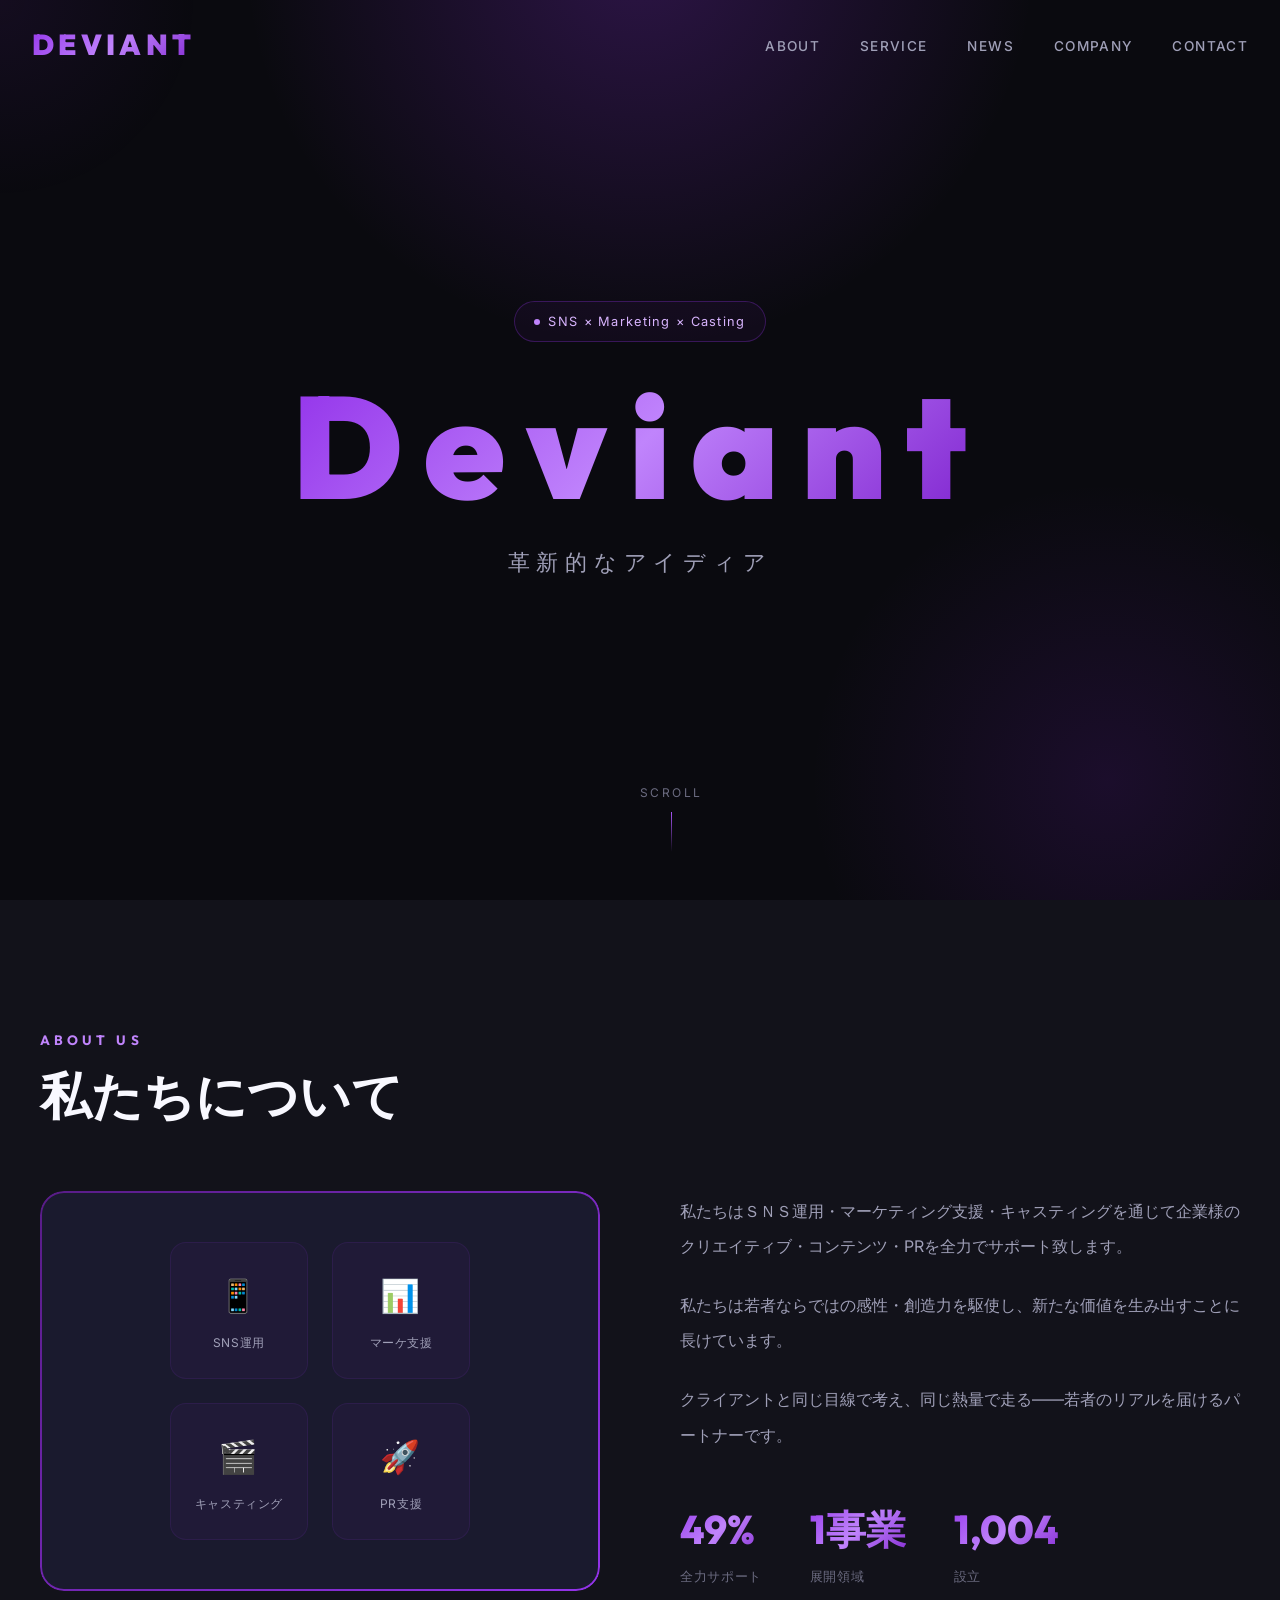
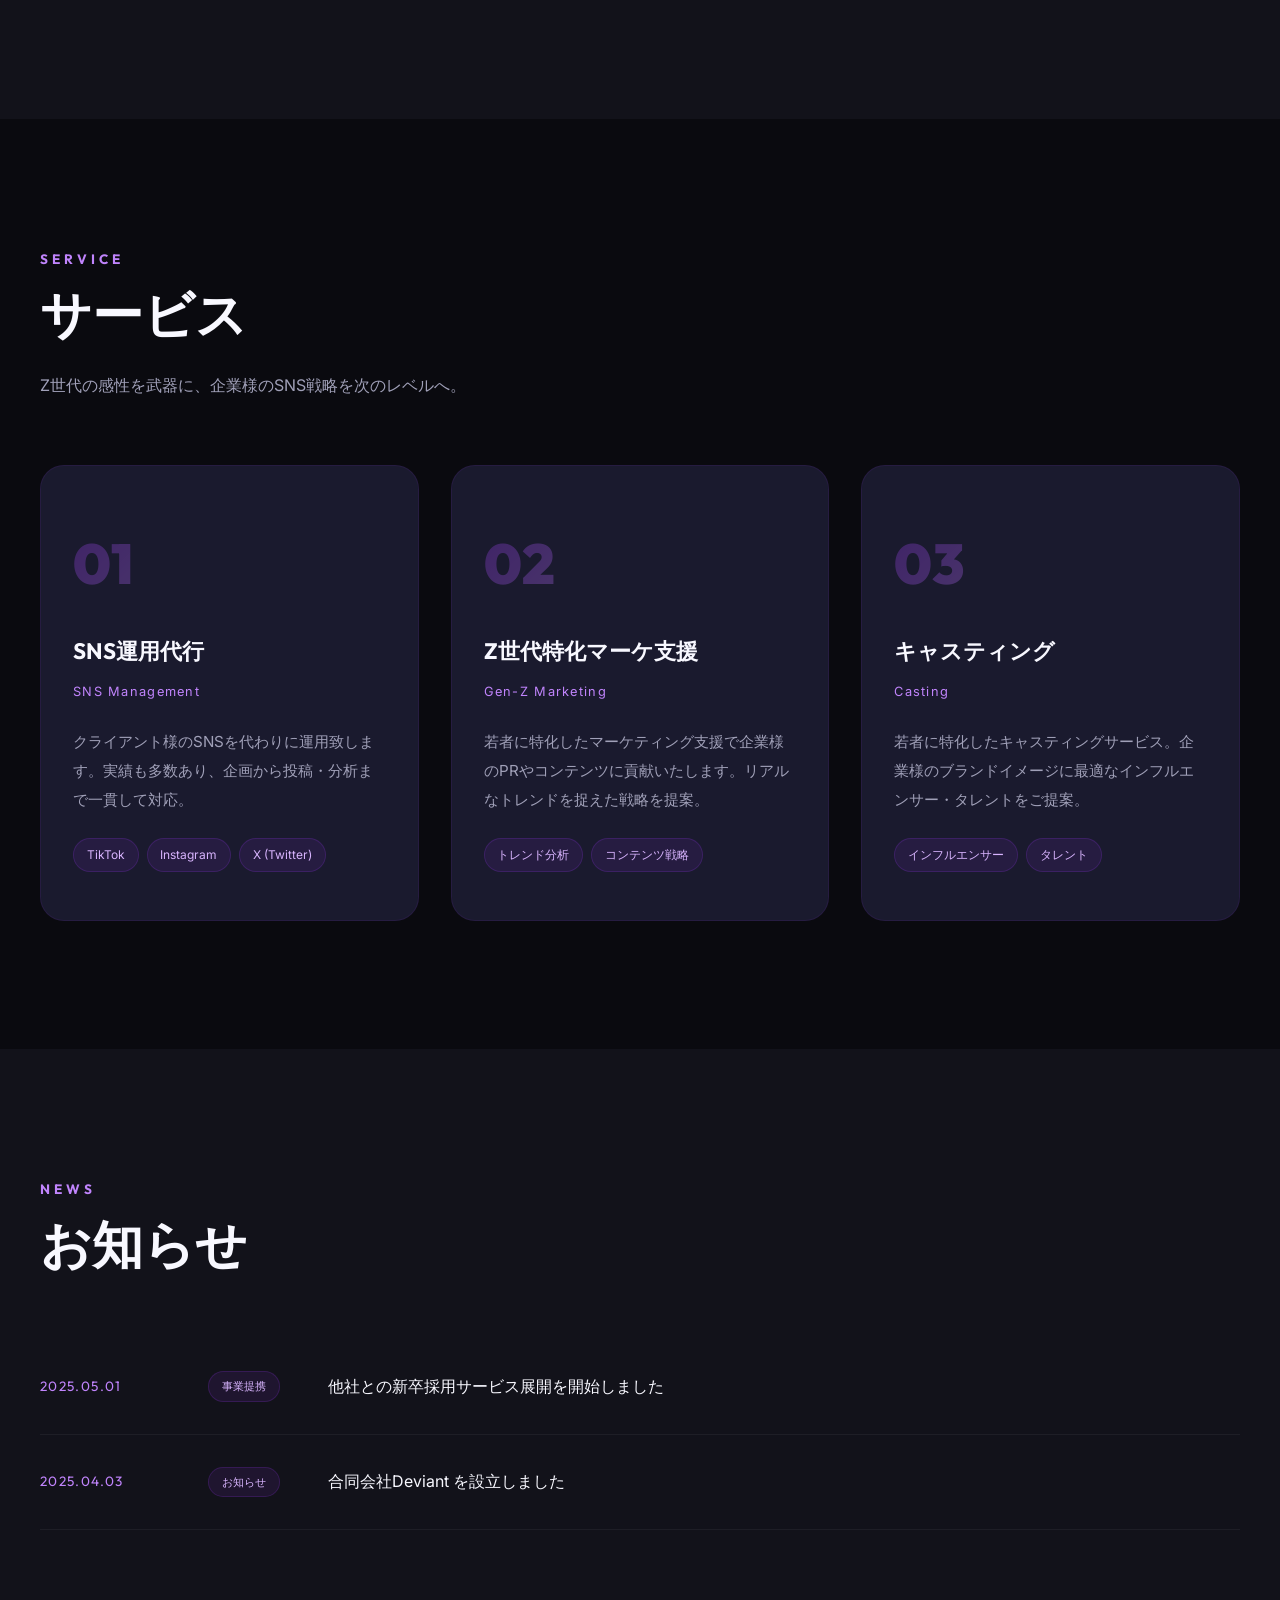
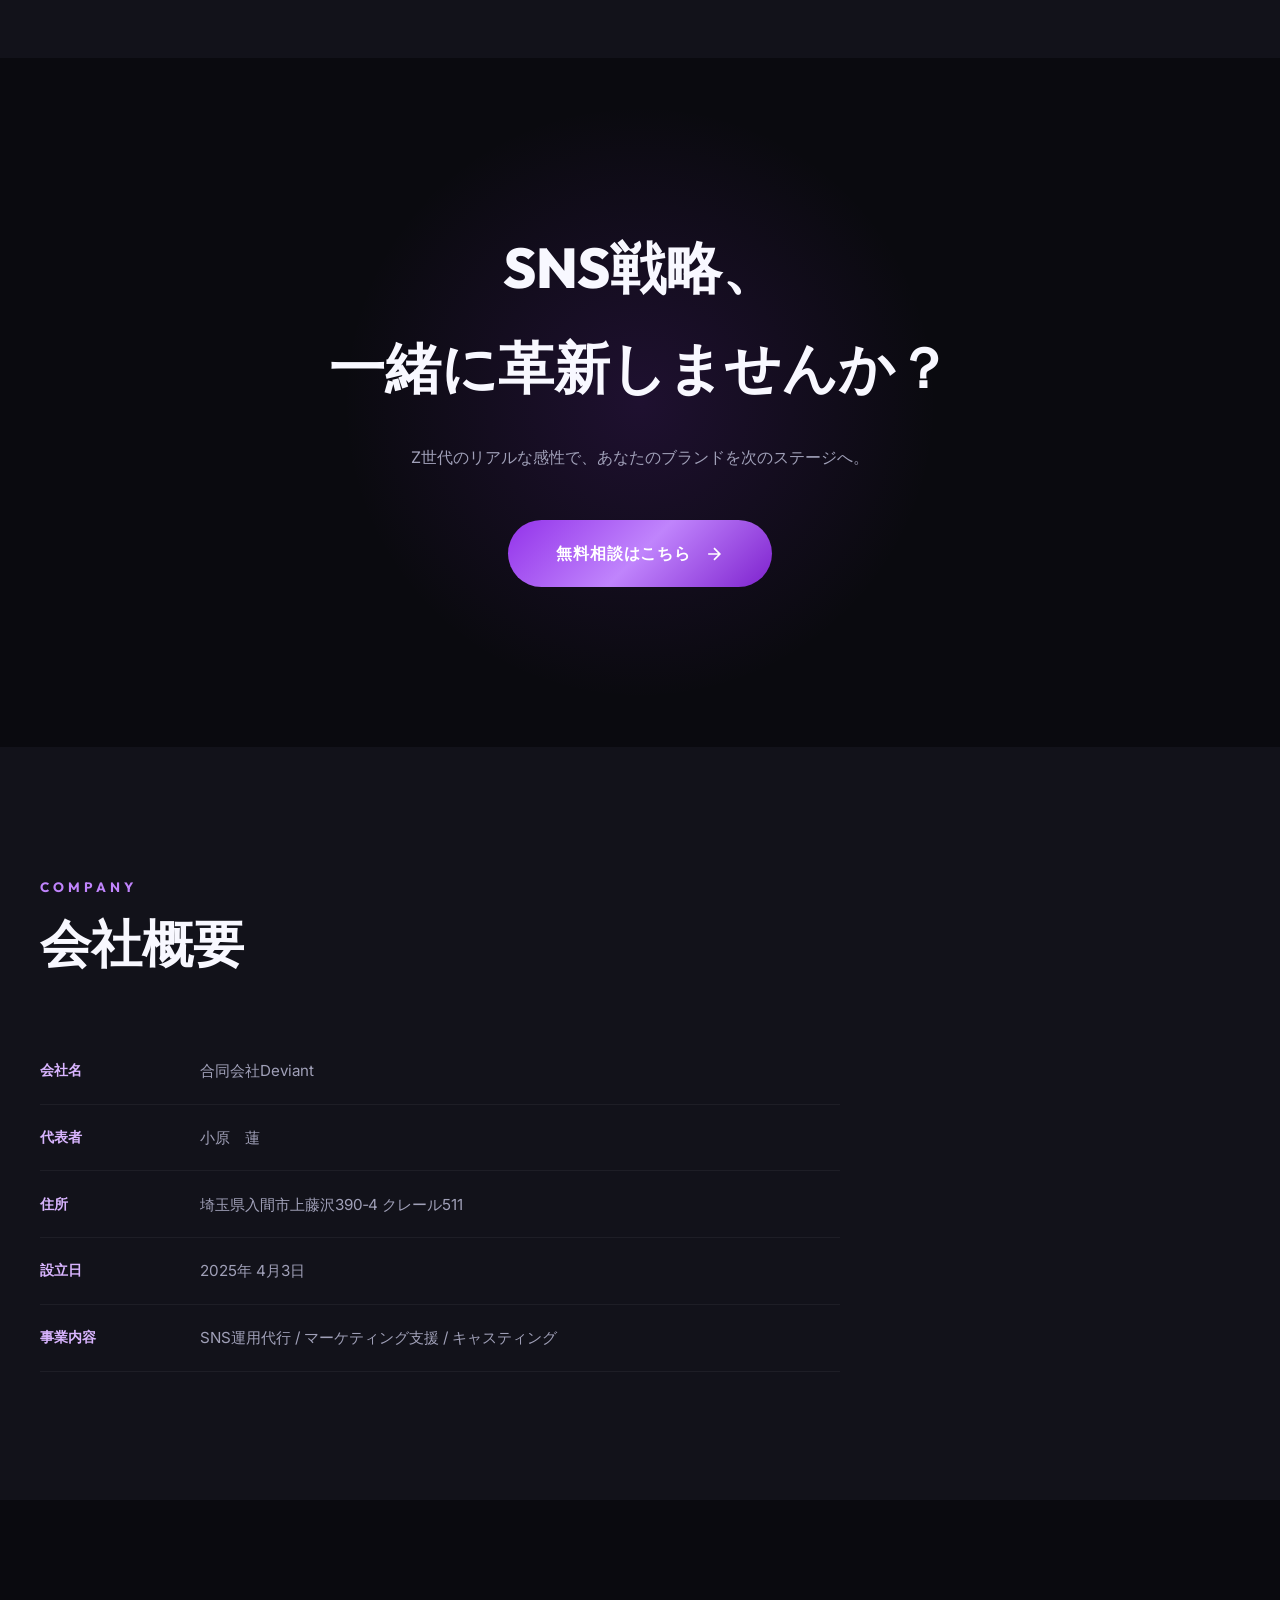
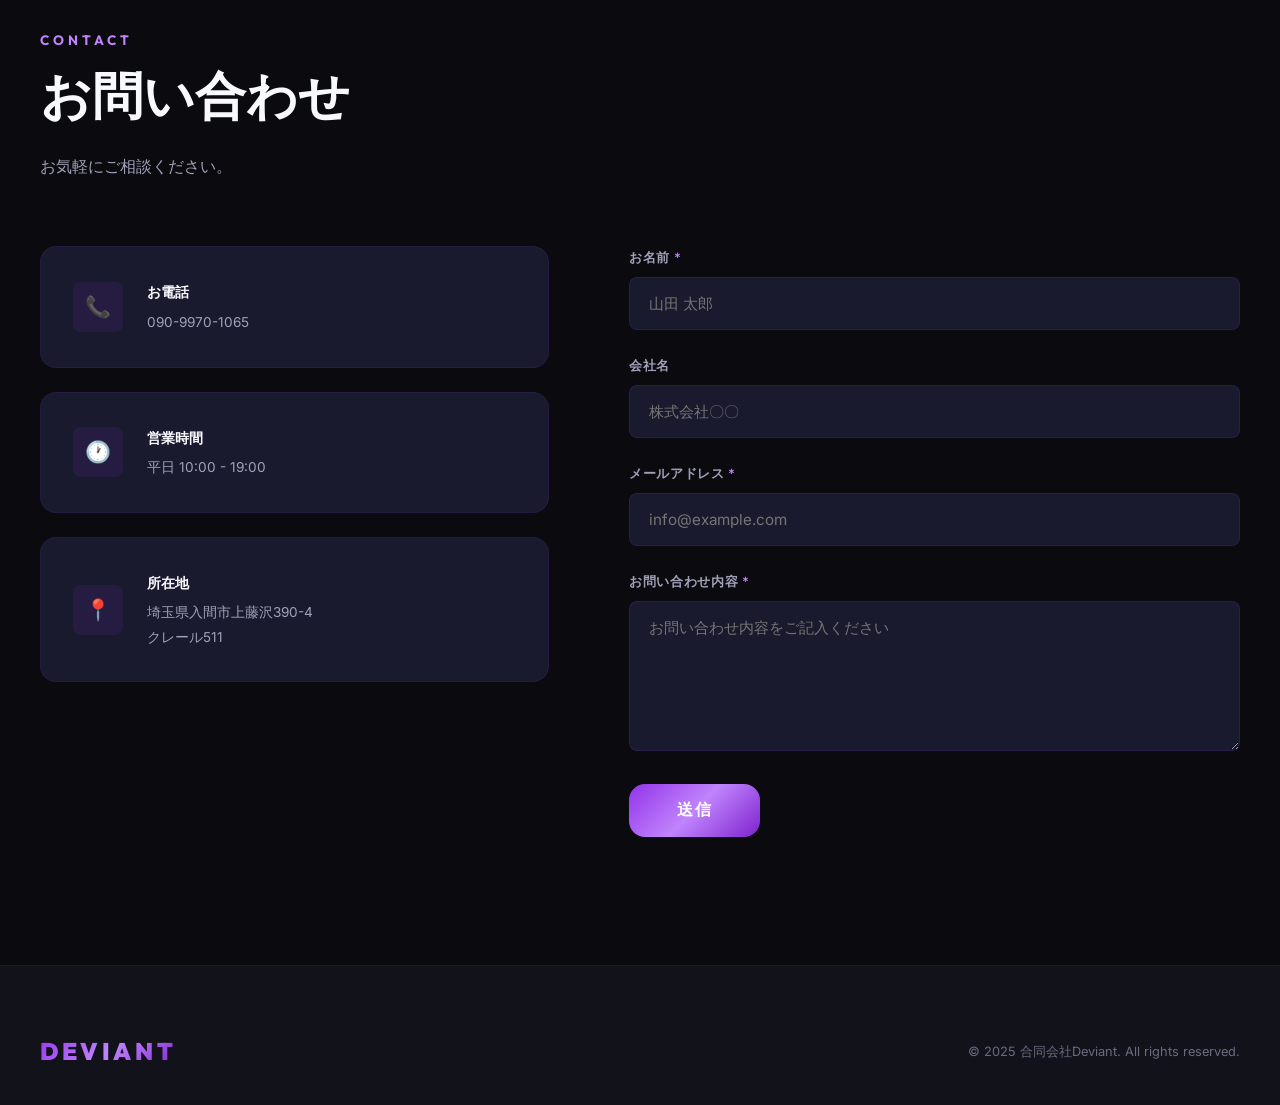
==== LP小原君/index.html @ f9c5c78d "Add files via upload" ====
<!DOCTYPE html>
<html lang="ja">

<head>
  <meta charset="UTF-8">
  <meta name="viewport" content="width=device-width, initial-scale=1.0">
  <title>Deviant | SNS運用・マーケティング支援</title>
  <meta name="description"
    content="合同会社Deviant - SNS運用・マーケティング支援・キャスティングを通じて企業様のクリエイティブ・コンテンツ・PRを全力でサポート。Z世代特化のマーケティングパートナー。">
  <link rel="stylesheet" href="style.css">
</head>

<body>

  <!-- LOADER -->
  <div class="loader">
    <div class="loader-text">DEVIANT</div>
  </div>

  <!-- CURSOR GLOW -->
  <div class="cursor-glow"></div>

  <!-- NAVBAR -->
  <nav class="navbar" id="navbar">
    <a href="#" class="nav-logo">DEVIANT</a>
    <ul class="nav-links">
      <li><a href="#about">About</a></li>
      <li><a href="#services">Service</a></li>

      <li><a href="#news">News</a></li>
      <li><a href="#company">Company</a></li>
      <li><a href="#contact">Contact</a></li>
    </ul>
    <div class="hamburger" id="hamburger">
      <span></span>
      <span></span>
      <span></span>
    </div>
  </nav>

  <!-- HERO -->
  <section class="hero" id="hero">
    <div class="hero-bg"></div>
    <div class="hero-particles"></div>
    <div class="hero-content">
      <div class="hero-badge">
        <span class="dot"></span>
        SNS × Marketing × Casting
      </div>
      <h1 class="hero-title">Deviant</h1>
      <p class="hero-subtitle">革新的なアイディア</p>
    </div>
    <a href="#about" class="hero-scroll">
      <span>Scroll</span>
      <div class="scroll-line"></div>
    </a>
  </section>

  <!-- ABOUT -->
  <section class="about" id="about">
    <div class="container">
      <div class="reveal">
        <p class="section-label">ABOUT US</p>
        <h2 class="section-title">私たちについて</h2>
      </div>
      <div class="about-grid">
        <div class="about-visual reveal">
          <div class="about-visual-inner">
            <div class="about-icon-grid">
              <div class="about-icon-item">
                <span class="icon">📱</span>
                <span>SNS運用</span>
              </div>
              <div class="about-icon-item">
                <span class="icon">📊</span>
                <span>マーケ支援</span>
              </div>
              <div class="about-icon-item">
                <span class="icon">🎬</span>
                <span>キャスティング</span>
              </div>
              <div class="about-icon-item">
                <span class="icon">🚀</span>
                <span>PR支援</span>
              </div>
            </div>
          </div>
        </div>
        <div class="about-text reveal">
          <p>私たちはＳＮＳ運用・マーケティング支援・キャスティングを通じて企業様のクリエイティブ・コンテンツ・PRを全力でサポート致します。</p>
          <p>私たちは若者ならではの感性・創造力を駆使し、新たな価値を生み出すことに長けています。</p>
          <p>クライアントと同じ目線で考え、同じ熱量で走る——若者のリアルを届けるパートナーです。</p>
          <div class="about-stats">
            <div class="stat-item">
              <div class="stat-number"><span class="counter" data-target="100" data-suffix="%">0</span></div>
              <div class="stat-label">全力サポート</div>
            </div>
            <div class="stat-item">
              <div class="stat-number"><span class="counter" data-target="3" data-suffix="事業">0</span></div>
              <div class="stat-label">展開領域</div>
            </div>
            <div class="stat-item">
              <div class="stat-number"><span class="counter" data-target="2025">0</span></div>
              <div class="stat-label">設立</div>
            </div>
          </div>
        </div>
      </div>
    </div>
  </section>

  <!-- SERVICES -->
  <section class="services" id="services">
    <div class="container">
      <div class="reveal">
        <p class="section-label">SERVICE</p>
        <h2 class="section-title">サービス</h2>
        <p class="section-desc">Z世代の感性を武器に、企業様のSNS戦略を次のレベルへ。</p>
      </div>
      <div class="services-grid reveal">
        <div class="service-card reveal-child">
          <div class="service-number">01</div>
          <h3>SNS運用代行</h3>
          <p class="service-sub">SNS Management</p>
          <p>クライアント様のSNSを代わりに運用致します。実績も多数あり、企画から投稿・分析まで一貫して対応。</p>
          <div class="service-platforms">
            <span class="platform-tag">TikTok</span>
            <span class="platform-tag">Instagram</span>
            <span class="platform-tag">X (Twitter)</span>
          </div>
        </div>
        <div class="service-card reveal-child">
          <div class="service-number">02</div>
          <h3>Z世代特化マーケ支援</h3>
          <p class="service-sub">Gen-Z Marketing</p>
          <p>若者に特化したマーケティング支援で企業様のPRやコンテンツに貢献いたします。リアルなトレンドを捉えた戦略を提案。</p>
          <div class="service-platforms">
            <span class="platform-tag">トレンド分析</span>
            <span class="platform-tag">コンテンツ戦略</span>
          </div>
        </div>
        <div class="service-card reveal-child">
          <div class="service-number">03</div>
          <h3>キャスティング</h3>
          <p class="service-sub">Casting</p>
          <p>若者に特化したキャスティングサービス。企業様のブランドイメージに最適なインフルエンサー・タレントをご提案。</p>
          <div class="service-platforms">
            <span class="platform-tag">インフルエンサー</span>
            <span class="platform-tag">タレント</span>
          </div>
        </div>
      </div>
    </div>
  </section>



  <!-- NEWS -->
  <section class="news" id="news">
    <div class="container">
      <div class="reveal">
        <p class="section-label">NEWS</p>
        <h2 class="section-title">お知らせ</h2>
      </div>
      <div class="news-list reveal">
        <div class="news-item reveal-child">
          <span class="news-date">2025.05.01</span>
          <span class="news-tag">事業提携</span>
          <span class="news-title">他社との新卒採用サービス展開を開始しました</span>
        </div>
        <div class="news-item reveal-child">
          <span class="news-date">2025.04.03</span>
          <span class="news-tag">お知らせ</span>
          <span class="news-title">合同会社Deviant を設立しました</span>
        </div>
      </div>
    </div>
  </section>

  <!-- CTA -->
  <section class="cta" id="cta">
    <div class="container reveal">
      <h2 class="cta-title">SNS戦略、<br>一緒に革新しませんか？</h2>
      <p class="cta-desc">Z世代のリアルな感性で、あなたのブランドを次のステージへ。</p>
      <a href="#contact" class="cta-btn">
        無料相談はこちら
        <svg width="20" height="20" viewBox="0 0 24 24" fill="none" stroke="currentColor" stroke-width="2">
          <path d="M5 12h14M12 5l7 7-7 7" />
        </svg>
      </a>
    </div>
  </section>

  <!-- COMPANY -->
  <section class="company" id="company">
    <div class="container">
      <div class="reveal">
        <p class="section-label">COMPANY</p>
        <h2 class="section-title">会社概要</h2>
      </div>
      <dl class="company-table reveal">
        <div class="company-row reveal-child">
          <dt>会社名</dt>
          <dd>合同会社Deviant</dd>
        </div>
        <div class="company-row reveal-child">
          <dt>代表者</dt>
          <dd>小原　蓮</dd>
        </div>
        <div class="company-row reveal-child">
          <dt>住所</dt>
          <dd>埼玉県入間市上藤沢390‐4 クレール511</dd>
        </div>
        <div class="company-row reveal-child">
          <dt>設立日</dt>
          <dd>2025年 4月3日</dd>
        </div>
        <div class="company-row reveal-child">
          <dt>事業内容</dt>
          <dd>SNS運用代行 / マーケティング支援 / キャスティング</dd>
        </div>
      </dl>
    </div>
  </section>

  <!-- CONTACT -->
  <section class="contact" id="contact">
    <div class="container">
      <div class="reveal">
        <p class="section-label">CONTACT</p>
        <h2 class="section-title">お問い合わせ</h2>
        <p class="section-desc">お気軽にご相談ください。</p>
      </div>
      <div class="contact-grid">
        <div class="reveal">
          <div class="contact-info-card">
            <div class="contact-icon">📞</div>
            <div class="contact-info-text">
              <h4>お電話</h4>
              <p>090-9970-1065</p>
            </div>
          </div>
          <div class="contact-info-card">
            <div class="contact-icon">🕐</div>
            <div class="contact-info-text">
              <h4>営業時間</h4>
              <p>平日 10:00 - 19:00</p>
            </div>
          </div>
          <div class="contact-info-card">
            <div class="contact-icon">📍</div>
            <div class="contact-info-text">
              <h4>所在地</h4>
              <p>埼玉県入間市上藤沢390-4<br>クレール511</p>
            </div>
          </div>
        </div>
        <form class="contact-form reveal" id="contactForm">
          <div class="form-group">
            <label for="name">お名前 <span style="color:var(--purple-400)">*</span></label>
            <input type="text" id="name" name="name" required placeholder="山田 太郎">
          </div>
          <div class="form-group">
            <label for="company-name">会社名</label>
            <input type="text" id="company-name" name="company-name" placeholder="株式会社〇〇">
          </div>
          <div class="form-group">
            <label for="email">メールアドレス <span style="color:var(--purple-400)">*</span></label>
            <input type="email" id="email" name="email" required placeholder="info@example.com">
          </div>
          <div class="form-group">
            <label for="message">お問い合わせ内容 <span style="color:var(--purple-400)">*</span></label>
            <textarea id="message" name="message" required placeholder="お問い合わせ内容をご記入ください"></textarea>
          </div>
          <button type="submit" class="submit-btn">送信</button>
        </form>
      </div>
    </div>
  </section>

  <!-- FOOTER -->
  <footer class="footer">
    <div class="footer-content">
      <div class="footer-logo">DEVIANT</div>
      <p class="footer-copy">&copy; 2025 合同会社Deviant. All rights reserved.</p>
    </div>
  </footer>

  <script src="script.js"></script>
</body>

</html>
---- LP小原君/style.css ----
@import url('https://fonts.googleapis.com/css2?family=Inter:wght@300;400;500;600;700;800;900&family=Outfit:wght@300;400;500;600;700;800;900&display=swap');

:root {
    --purple-100: #f3e8ff;
    --purple-200: #e9d5ff;
    --purple-300: #d8b4fe;
    --purple-400: #c084fc;
    --purple-500: #a855f7;
    --purple-600: #9333ea;
    --purple-700: #7e22ce;
    --purple-800: #6b21a8;
    --purple-900: #581c87;
    --bg-primary: #0a0a0f;
    --bg-secondary: #12121a;
    --bg-card: #1a1a2e;
    --bg-card-hover: #22223a;
    --text-primary: #f8f8ff;
    --text-secondary: #a0a0b8;
    --text-muted: #6b6b80;
    --gradient-1: linear-gradient(135deg, #9333ea 0%, #c084fc 50%, #7e22ce 100%);
    --gradient-2: linear-gradient(135deg, #581c87 0%, #9333ea 100%);
    --gradient-3: linear-gradient(180deg, rgba(147, 51, 234, 0.15) 0%, transparent 100%);
    --gradient-glow: radial-gradient(ellipse at center, rgba(147, 51, 234, 0.2) 0%, transparent 70%);
    --shadow-purple: 0 0 60px rgba(147, 51, 234, 0.3);
    --radius: 16px;
    --radius-sm: 8px;
    --radius-lg: 24px;
    --transition: all 0.4s cubic-bezier(0.25, 0.46, 0.45, 0.94);
}

*,
*::before,
*::after {
    margin: 0;
    padding: 0;
    box-sizing: border-box;
}

html {
    scroll-behavior: smooth;
    font-size: 16px;
}

body {
    font-family: 'Inter', 'Outfit', sans-serif;
    background: var(--bg-primary);
    color: var(--text-primary);
    overflow-x: hidden;
    line-height: 1.8;
    -webkit-font-smoothing: antialiased;
}

::selection {
    background: var(--purple-600);
    color: white;
}

::-webkit-scrollbar {
    width: 6px;
}

::-webkit-scrollbar-track {
    background: var(--bg-primary);
}

::-webkit-scrollbar-thumb {
    background: var(--purple-700);
    border-radius: 3px;
}

/* ===== LOADER ===== */
.loader {
    position: fixed;
    inset: 0;
    z-index: 9999;
    background: var(--bg-primary);
    display: flex;
    align-items: center;
    justify-content: center;
    transition: opacity 0.8s, visibility 0.8s;
}

.loader.hidden {
    opacity: 0;
    visibility: hidden;
}

.loader-text {
    font-family: 'Outfit', sans-serif;
    font-size: 3rem;
    font-weight: 900;
    letter-spacing: 0.3em;
    background: var(--gradient-1);
    -webkit-background-clip: text;
    -webkit-text-fill-color: transparent;
    background-clip: text;
    animation: loaderPulse 1.5s ease-in-out infinite;
}

@keyframes loaderPulse {

    0%,
    100% {
        opacity: 0.4;
        transform: scale(0.98);
    }

    50% {
        opacity: 1;
        transform: scale(1);
    }
}

/* ===== CURSOR GLOW ===== */
.cursor-glow {
    position: fixed;
    width: 400px;
    height: 400px;
    border-radius: 50%;
    background: radial-gradient(circle, rgba(147, 51, 234, 0.08) 0%, transparent 70%);
    pointer-events: none;
    z-index: 1;
    transform: translate(-50%, -50%);
    transition: left 0.3s ease, top 0.3s ease;
}

/* ===== NAVBAR ===== */
.navbar {
    position: fixed;
    top: 0;
    left: 0;
    right: 0;
    z-index: 1000;
    padding: 1.2rem 2rem;
    display: flex;
    align-items: center;
    justify-content: space-between;
    transition: var(--transition);
    background: transparent;
}

.navbar.scrolled {
    background: rgba(10, 10, 15, 0.85);
    backdrop-filter: blur(20px);
    border-bottom: 1px solid rgba(147, 51, 234, 0.15);
    padding: 0.8rem 2rem;
}

.nav-logo {
    font-family: 'Outfit', sans-serif;
    font-size: 1.8rem;
    font-weight: 900;
    letter-spacing: 0.15em;
    background: var(--gradient-1);
    -webkit-background-clip: text;
    -webkit-text-fill-color: transparent;
    background-clip: text;
    text-decoration: none;
}

.nav-links {
    display: flex;
    gap: 2.5rem;
    list-style: none;
}

.nav-links a {
    color: var(--text-secondary);
    text-decoration: none;
    font-size: 0.85rem;
    font-weight: 500;
    letter-spacing: 0.1em;
    text-transform: uppercase;
    transition: var(--transition);
    position: relative;
}

.nav-links a::after {
    content: '';
    position: absolute;
    bottom: -4px;
    left: 0;
    width: 0;
    height: 2px;
    background: var(--gradient-1);
    transition: width 0.3s;
}

.nav-links a:hover {
    color: var(--purple-400);
}

.nav-links a:hover::after {
    width: 100%;
}

.hamburger {
    display: none;
    flex-direction: column;
    gap: 5px;
    cursor: pointer;
    z-index: 1001;
}

.hamburger span {
    width: 28px;
    height: 2px;
    background: var(--text-primary);
    transition: var(--transition);
}

.hamburger.active span:nth-child(1) {
    transform: rotate(45deg) translate(5px, 5px);
}

.hamburger.active span:nth-child(2) {
    opacity: 0;
}

.hamburger.active span:nth-child(3) {
    transform: rotate(-45deg) translate(5px, -5px);
}

/* ===== HERO ===== */
.hero {
    position: relative;
    min-height: 100vh;
    display: flex;
    flex-direction: column;
    align-items: center;
    justify-content: center;
    text-align: center;
    padding: 6rem 2rem 4rem;
    overflow: hidden;
}

.hero-bg {
    position: absolute;
    inset: 0;
    z-index: 0;
}

.hero-bg::before {
    content: '';
    position: absolute;
    top: -50%;
    left: 50%;
    transform: translateX(-50%);
    width: 800px;
    height: 800px;
    border-radius: 50%;
    background: radial-gradient(circle, rgba(147, 51, 234, 0.25) 0%, transparent 70%);
    animation: heroGlow 6s ease-in-out infinite;
}

.hero-bg::after {
    content: '';
    position: absolute;
    bottom: -20%;
    right: -10%;
    width: 600px;
    height: 600px;
    border-radius: 50%;
    background: radial-gradient(circle, rgba(126, 34, 206, 0.15) 0%, transparent 70%);
    animation: heroGlow 8s ease-in-out infinite reverse;
}

@keyframes heroGlow {

    0%,
    100% {
        opacity: 0.5;
        transform: translateX(-50%) scale(1);
    }

    50% {
        opacity: 1;
        transform: translateX(-50%) scale(1.2);
    }
}

.hero-particles {
    position: absolute;
    inset: 0;
    overflow: hidden;
}

.particle {
    position: absolute;
    width: 3px;
    height: 3px;
    background: var(--purple-400);
    border-radius: 50%;
    opacity: 0;
    animation: particleFloat 8s infinite;
}

@keyframes particleFloat {
    0% {
        opacity: 0;
        transform: translateY(100vh) scale(0);
    }

    10% {
        opacity: 0.8;
    }

    90% {
        opacity: 0.8;
    }

    100% {
        opacity: 0;
        transform: translateY(-10vh) scale(1);
    }
}

.hero-content {
    position: relative;
    z-index: 2;
}

.hero-badge {
    display: inline-flex;
    align-items: center;
    gap: 0.5rem;
    padding: 0.5rem 1.2rem;
    border: 1px solid rgba(147, 51, 234, 0.3);
    border-radius: 100px;
    font-size: 0.8rem;
    color: var(--purple-300);
    letter-spacing: 0.1em;
    margin-bottom: 2rem;
    background: rgba(147, 51, 234, 0.05);
    animation: fadeInUp 1s ease 0.2s both;
}

.hero-badge .dot {
    width: 6px;
    height: 6px;
    border-radius: 50%;
    background: var(--purple-400);
    animation: dotPulse 2s infinite;
}

@keyframes dotPulse {

    0%,
    100% {
        opacity: 1;
    }

    50% {
        opacity: 0.3;
    }
}

.hero-title {
    font-family: 'Outfit', sans-serif;
    font-size: clamp(4rem, 12vw, 9rem);
    font-weight: 900;
    letter-spacing: 0.15em;
    line-height: 1;
    margin-bottom: 1.5rem;
    background: var(--gradient-1);
    -webkit-background-clip: text;
    -webkit-text-fill-color: transparent;
    background-clip: text;
    animation: fadeInUp 1s ease 0.4s both;
}

.hero-subtitle {
    font-size: clamp(1rem, 2.5vw, 1.4rem);
    color: var(--text-secondary);
    font-weight: 300;
    letter-spacing: 0.3em;
    margin-bottom: 3rem;
    animation: fadeInUp 1s ease 0.6s both;
}

.hero-scroll {
    position: absolute;
    bottom: 3rem;
    left: 50%;
    transform: translateX(-50%);
    display: flex;
    flex-direction: column;
    align-items: center;
    gap: 0.5rem;
    color: var(--text-muted);
    font-size: 0.75rem;
    letter-spacing: 0.2em;
    text-transform: uppercase;
    animation: fadeInUp 1s ease 1s both;
    cursor: pointer;
    text-decoration: none;
}

.scroll-line {
    width: 1px;
    height: 40px;
    background: linear-gradient(to bottom, var(--purple-500), transparent);
    animation: scrollLine 2s infinite;
}

@keyframes scrollLine {
    0% {
        transform: scaleY(0);
        transform-origin: top;
    }

    50% {
        transform: scaleY(1);
        transform-origin: top;
    }

    51% {
        transform-origin: bottom;
    }

    100% {
        transform: scaleY(0);
        transform-origin: bottom;
    }
}

/* ===== SECTIONS COMMON ===== */
section {
    position: relative;
    padding: 8rem 2rem;
}

.container {
    max-width: 1200px;
    margin: 0 auto;
}

.section-label {
    font-family: 'Outfit', sans-serif;
    font-size: 0.85rem;
    font-weight: 700;
    letter-spacing: 0.3em;
    text-transform: uppercase;
    color: var(--purple-400);
    margin-bottom: 0.8rem;
}

.section-title {
    font-family: 'Outfit', sans-serif;
    font-size: clamp(2rem, 5vw, 3.2rem);
    font-weight: 800;
    line-height: 1.2;
    margin-bottom: 1.5rem;
    color: var(--text-primary);
}

.section-desc {
    font-size: 1rem;
    color: var(--text-secondary);
    max-width: 600px;
    line-height: 2;
}

.reveal {
    opacity: 0;
    transform: translateY(40px);
    transition: opacity 0.8s ease, transform 0.8s ease;
}

.reveal.active {
    opacity: 1;
    transform: translateY(0);
}

/* ===== ABOUT ===== */
.about {
    background: var(--bg-secondary);
}

.about-grid {
    display: grid;
    grid-template-columns: 1fr 1fr;
    gap: 5rem;
    align-items: center;
    margin-top: 4rem;
}

.about-visual {
    position: relative;
    height: 400px;
    border-radius: var(--radius-lg);
    overflow: hidden;
}

.about-visual-inner {
    width: 100%;
    height: 100%;
    background: var(--gradient-2);
    border-radius: var(--radius-lg);
    display: flex;
    align-items: center;
    justify-content: center;
    position: relative;
}

.about-visual-inner::before {
    content: '';
    position: absolute;
    inset: 2px;
    background: var(--bg-card);
    border-radius: calc(var(--radius-lg) - 2px);
}

.about-icon-grid {
    position: relative;
    z-index: 1;
    display: grid;
    grid-template-columns: 1fr 1fr;
    gap: 1.5rem;
    padding: 2rem;
}

.about-icon-item {
    display: flex;
    flex-direction: column;
    align-items: center;
    gap: 0.5rem;
    padding: 1.5rem;
    border-radius: var(--radius);
    background: rgba(147, 51, 234, 0.05);
    border: 1px solid rgba(147, 51, 234, 0.1);
    transition: var(--transition);
}

.about-icon-item:hover {
    background: rgba(147, 51, 234, 0.1);
    border-color: rgba(147, 51, 234, 0.3);
    transform: translateY(-4px);
}

.about-icon-item .icon {
    font-size: 2rem;
}

.about-icon-item span {
    font-size: 0.75rem;
    color: var(--text-secondary);
    letter-spacing: 0.05em;
}

.about-text p {
    color: var(--text-secondary);
    line-height: 2.2;
    margin-bottom: 1.5rem;
}

.about-stats {
    display: flex;
    gap: 3rem;
    margin-top: 2.5rem;
}

.stat-item .stat-number {
    font-family: 'Outfit', sans-serif;
    font-size: 2.5rem;
    font-weight: 800;
    background: var(--gradient-1);
    -webkit-background-clip: text;
    -webkit-text-fill-color: transparent;
    background-clip: text;
}

.stat-item .stat-label {
    font-size: 0.8rem;
    color: var(--text-muted);
    letter-spacing: 0.05em;
}

/* ===== SERVICES ===== */
.services {
    background: var(--bg-primary);
}

.services-grid {
    display: grid;
    grid-template-columns: repeat(3, 1fr);
    gap: 2rem;
    margin-top: 4rem;
}

.service-card {
    position: relative;
    padding: 3rem 2rem;
    border-radius: var(--radius-lg);
    background: var(--bg-card);
    border: 1px solid rgba(147, 51, 234, 0.1);
    transition: var(--transition);
    overflow: hidden;
}

.service-card::before {
    content: '';
    position: absolute;
    top: 0;
    left: 0;
    right: 0;
    height: 3px;
    background: var(--gradient-1);
    opacity: 0;
    transition: opacity 0.4s;
}

.service-card:hover {
    transform: translateY(-8px);
    border-color: rgba(147, 51, 234, 0.3);
    box-shadow: var(--shadow-purple);
    background: var(--bg-card-hover);
}

.service-card:hover::before {
    opacity: 1;
}

.service-number {
    font-family: 'Outfit', sans-serif;
    font-size: 3.5rem;
    font-weight: 900;
    background: var(--gradient-1);
    -webkit-background-clip: text;
    -webkit-text-fill-color: transparent;
    background-clip: text;
    opacity: 0.3;
    margin-bottom: 1rem;
}

.service-card h3 {
    font-family: 'Outfit', sans-serif;
    font-size: 1.4rem;
    font-weight: 700;
    margin-bottom: 0.5rem;
}

.service-card .service-sub {
    font-size: 0.8rem;
    color: var(--purple-400);
    letter-spacing: 0.1em;
    margin-bottom: 1.5rem;
}

.service-card p {
    color: var(--text-secondary);
    font-size: 0.95rem;
    line-height: 1.9;
}

.service-platforms {
    display: flex;
    gap: 0.5rem;
    margin-top: 1.5rem;
    flex-wrap: wrap;
}

.platform-tag {
    padding: 0.3rem 0.8rem;
    border-radius: 100px;
    font-size: 0.75rem;
    background: rgba(147, 51, 234, 0.1);
    color: var(--purple-300);
    border: 1px solid rgba(147, 51, 234, 0.2);
}



/* ===== NEWS ===== */
.news {
    background: var(--bg-secondary);
}

.news-list {
    margin-top: 4rem;
}

.news-item {
    display: flex;
    align-items: center;
    gap: 3rem;
    padding: 2rem 0;
    border-bottom: 1px solid rgba(255, 255, 255, 0.05);
    transition: var(--transition);
}

.news-item:hover {
    padding-left: 1rem;
}

.news-date {
    font-family: 'Outfit', sans-serif;
    font-size: 0.85rem;
    color: var(--purple-400);
    letter-spacing: 0.1em;
    white-space: nowrap;
    min-width: 120px;
}

.news-tag {
    padding: 0.25rem 0.8rem;
    border-radius: 100px;
    font-size: 0.7rem;
    background: rgba(147, 51, 234, 0.1);
    color: var(--purple-300);
    border: 1px solid rgba(147, 51, 234, 0.2);
    white-space: nowrap;
}

.news-title {
    font-size: 1rem;
    color: var(--text-primary);
}

/* ===== CTA ===== */
.cta {
    background: var(--bg-primary);
    text-align: center;
    padding: 10rem 2rem;
    position: relative;
    overflow: hidden;
}

.cta::before {
    content: '';
    position: absolute;
    top: 50%;
    left: 50%;
    transform: translate(-50%, -50%);
    width: 600px;
    height: 600px;
    border-radius: 50%;
    background: radial-gradient(circle, rgba(147, 51, 234, 0.15) 0%, transparent 70%);
}

.cta-title {
    font-family: 'Outfit', sans-serif;
    font-size: clamp(2rem, 5vw, 3.5rem);
    font-weight: 800;
    margin-bottom: 1.5rem;
    position: relative;
}

.cta-desc {
    color: var(--text-secondary);
    margin-bottom: 3rem;
    position: relative;
}

.cta-btn {
    display: inline-flex;
    align-items: center;
    gap: 0.8rem;
    padding: 1.2rem 3rem;
    background: var(--gradient-1);
    border: none;
    border-radius: 100px;
    color: white;
    font-size: 1rem;
    font-weight: 700;
    cursor: pointer;
    transition: var(--transition);
    position: relative;
    text-decoration: none;
    letter-spacing: 0.05em;
}

.cta-btn:hover {
    transform: translateY(-3px);
    box-shadow: 0 10px 40px rgba(147, 51, 234, 0.4);
}

/* ===== COMPANY ===== */
.company {
    background: var(--bg-secondary);
}

.company-table {
    margin-top: 4rem;
    width: 100%;
    max-width: 800px;
}

.company-row {
    display: grid;
    grid-template-columns: 160px 1fr;
    border-bottom: 1px solid rgba(255, 255, 255, 0.05);
}

.company-row dt {
    padding: 1.2rem 0;
    font-size: 0.9rem;
    font-weight: 600;
    color: var(--purple-300);
}

.company-row dd {
    padding: 1.2rem 0;
    font-size: 0.95rem;
    color: var(--text-secondary);
}

/* ===== CONTACT ===== */
.contact {
    background: var(--bg-primary);
    position: relative;
}

.contact-grid {
    display: grid;
    grid-template-columns: 1fr 1.2fr;
    gap: 5rem;
    margin-top: 4rem;
}

.contact-info-card {
    padding: 2rem;
    border-radius: var(--radius);
    background: var(--bg-card);
    border: 1px solid rgba(147, 51, 234, 0.1);
    margin-bottom: 1.5rem;
    display: flex;
    align-items: center;
    gap: 1.5rem;
    transition: var(--transition);
}

.contact-info-card:hover {
    border-color: rgba(147, 51, 234, 0.3);
    transform: translateX(5px);
}

.contact-icon {
    width: 50px;
    height: 50px;
    display: flex;
    align-items: center;
    justify-content: center;
    border-radius: var(--radius-sm);
    background: rgba(147, 51, 234, 0.1);
    font-size: 1.3rem;
    flex-shrink: 0;
}

.contact-info-text h4 {
    font-size: 0.9rem;
    margin-bottom: 0.3rem;
}

.contact-info-text p {
    font-size: 0.85rem;
    color: var(--text-secondary);
}

.contact-form {
    display: flex;
    flex-direction: column;
    gap: 1.5rem;
}

.form-group {
    position: relative;
}

.form-group label {
    display: block;
    font-size: 0.8rem;
    font-weight: 600;
    color: var(--text-secondary);
    letter-spacing: 0.05em;
    margin-bottom: 0.5rem;
}

.form-group input,
.form-group textarea {
    width: 100%;
    padding: 1rem 1.2rem;
    background: var(--bg-card);
    border: 1px solid rgba(147, 51, 234, 0.15);
    border-radius: var(--radius-sm);
    color: var(--text-primary);
    font-size: 0.95rem;
    font-family: inherit;
    transition: var(--transition);
    outline: none;
}

.form-group input:focus,
.form-group textarea:focus {
    border-color: var(--purple-500);
    box-shadow: 0 0 20px rgba(147, 51, 234, 0.15);
}

.form-group textarea {
    min-height: 150px;
    resize: vertical;
}

.submit-btn {
    padding: 1rem 3rem;
    background: var(--gradient-1);
    border: none;
    border-radius: var(--radius);
    color: white;
    font-size: 1rem;
    font-weight: 700;
    cursor: pointer;
    transition: var(--transition);
    letter-spacing: 0.1em;
    align-self: flex-start;
}

.submit-btn:hover {
    transform: translateY(-3px);
    box-shadow: 0 10px 30px rgba(147, 51, 234, 0.4);
}

/* ===== FOOTER ===== */
.footer {
    background: var(--bg-secondary);
    border-top: 1px solid rgba(147, 51, 234, 0.1);
    padding: 4rem 2rem 2rem;
}

.footer-content {
    max-width: 1200px;
    margin: 0 auto;
    display: flex;
    align-items: center;
    justify-content: space-between;
}

.footer-logo {
    font-family: 'Outfit', sans-serif;
    font-size: 1.5rem;
    font-weight: 900;
    letter-spacing: 0.15em;
    background: var(--gradient-1);
    -webkit-background-clip: text;
    -webkit-text-fill-color: transparent;
    background-clip: text;
}

.footer-copy {
    font-size: 0.8rem;
    color: var(--text-muted);
}

/* ===== FADE IN ANIMATION ===== */
@keyframes fadeInUp {
    from {
        opacity: 0;
        transform: translateY(30px);
    }

    to {
        opacity: 1;
        transform: translateY(0);
    }
}

/* ===== RESPONSIVE ===== */
@media (max-width: 1024px) {
    .services-grid {
        grid-template-columns: 1fr 1fr;
    }
}

@media (max-width: 768px) {
    .nav-links {
        display: none;
        position: fixed;
        top: 0;
        left: 0;
        right: 0;
        bottom: 0;
        background: rgba(10, 10, 15, 0.98);
        flex-direction: column;
        align-items: center;
        justify-content: center;
        gap: 2rem;
    }

    .nav-links.active {
        display: flex;
        z-index: 1000;
    }

    .hamburger {
        display: flex;
    }

    .about-grid {
        grid-template-columns: 1fr;
        gap: 3rem;
    }

    .services-grid {
        grid-template-columns: 1fr;
    }

    .contact-grid {
        grid-template-columns: 1fr;
        gap: 3rem;
    }

    .news-item {
        flex-direction: column;
        align-items: flex-start;
        gap: 0.8rem;
    }

    .company-row {
        grid-template-columns: 120px 1fr;
    }

    .about-stats {
        gap: 2rem;
    }

    .footer-content {
        flex-direction: column;
        gap: 1rem;
        text-align: center;
    }

    .hero {
        padding: 8rem 1.5rem 4rem;
    }

    section {
        padding: 5rem 1.5rem;
    }

    .cursor-glow {
        display: none;
    }
}
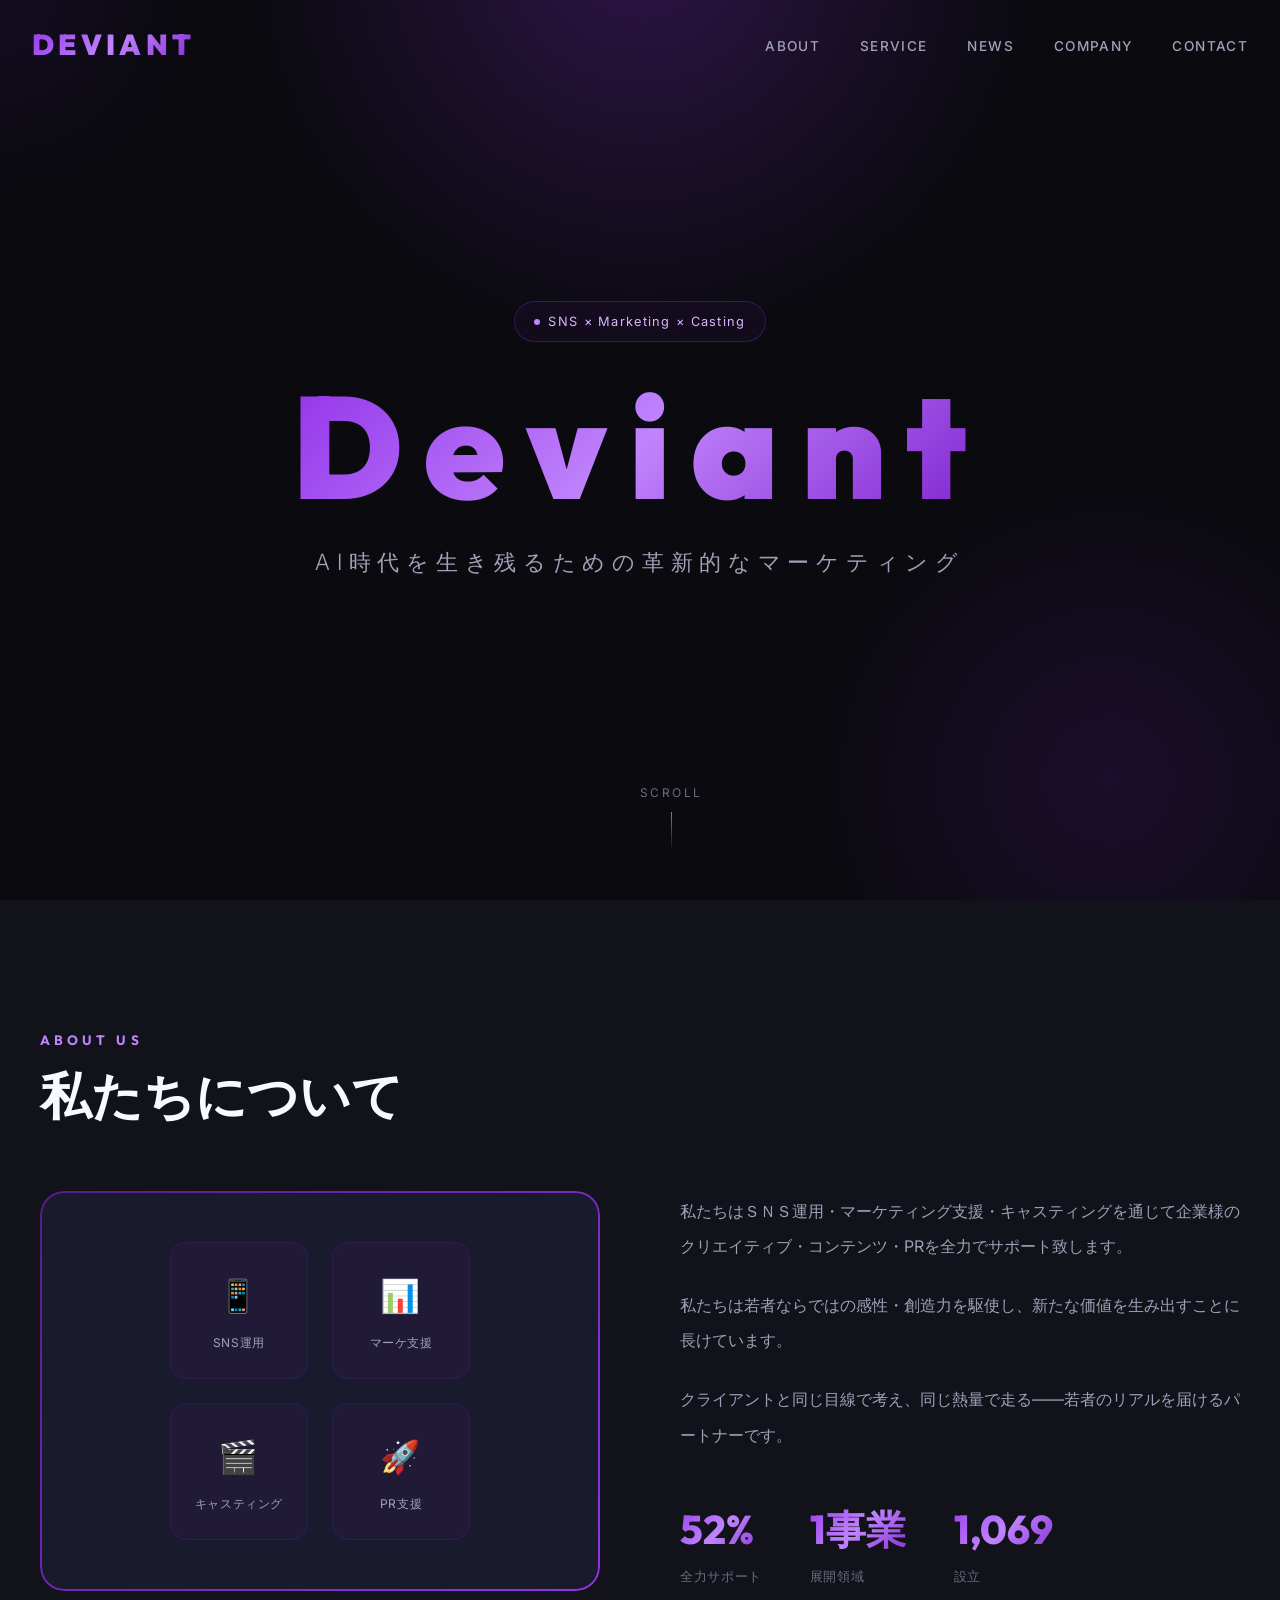
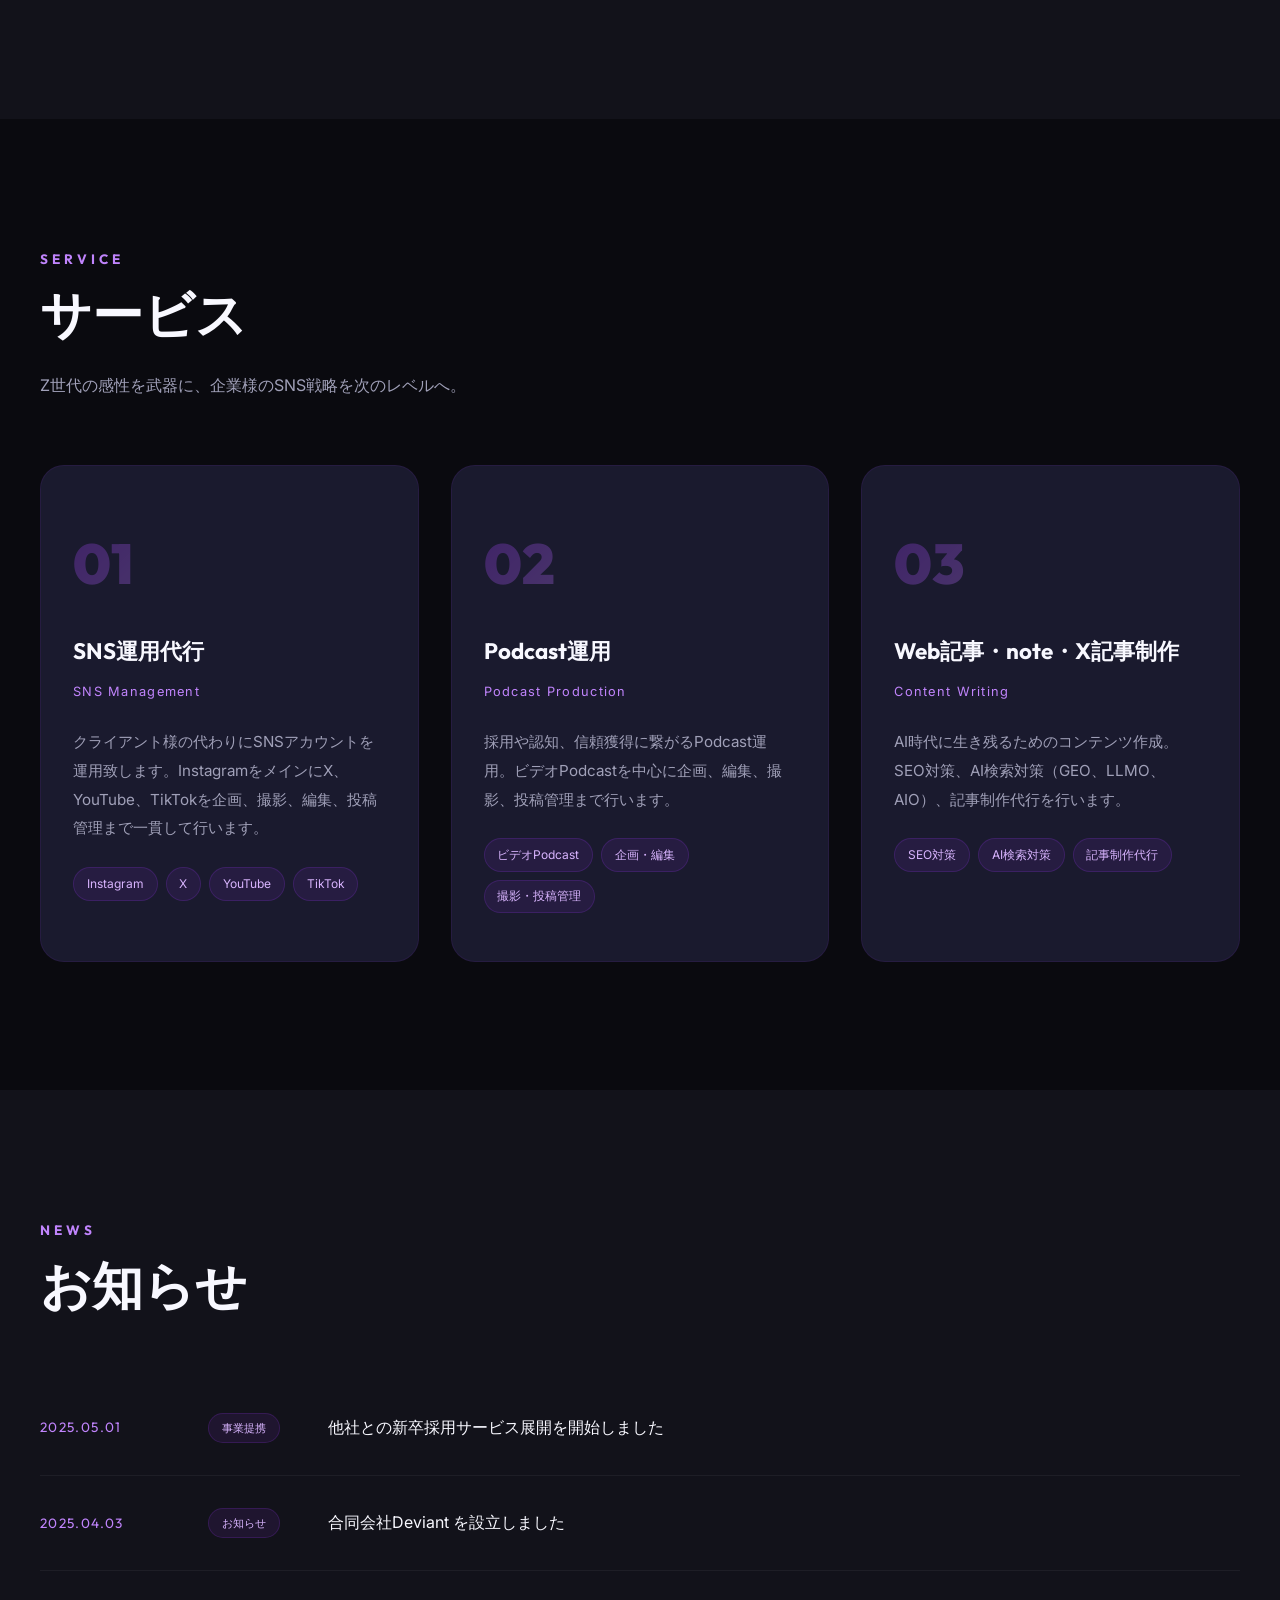
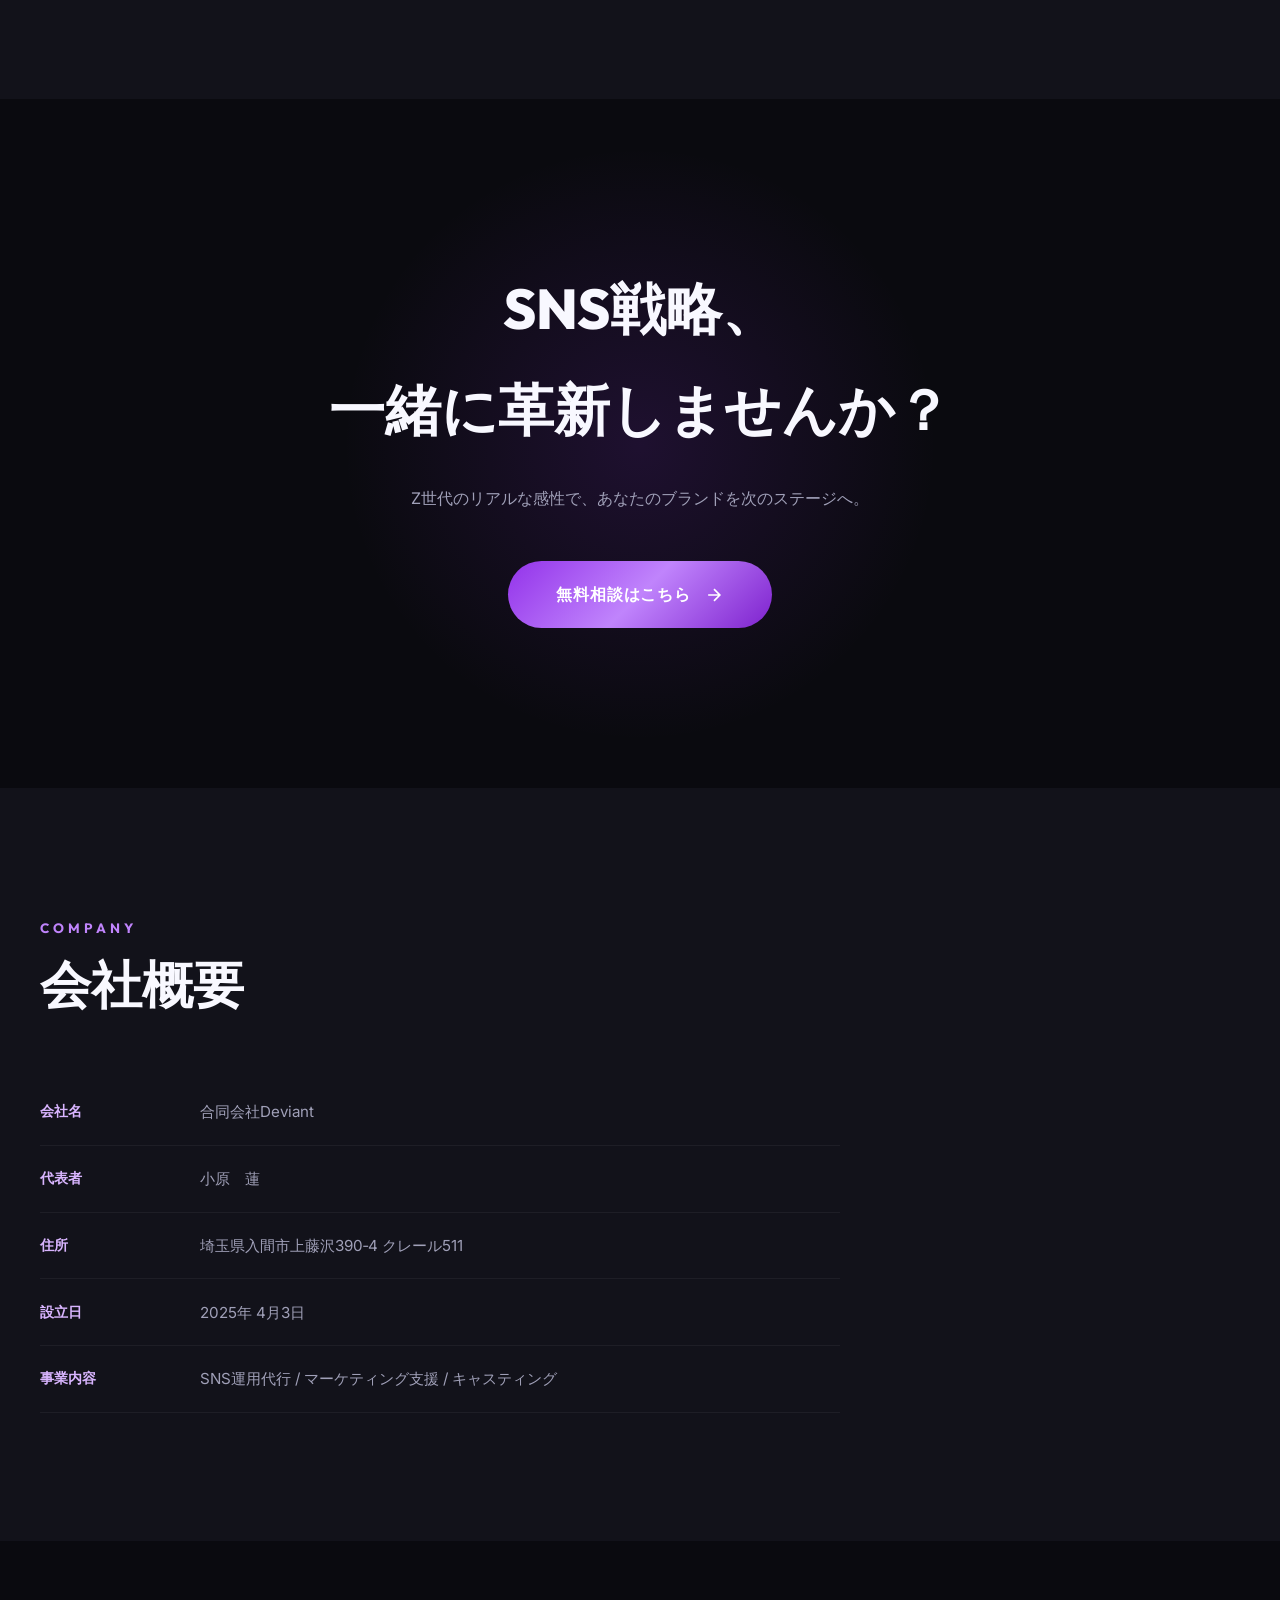
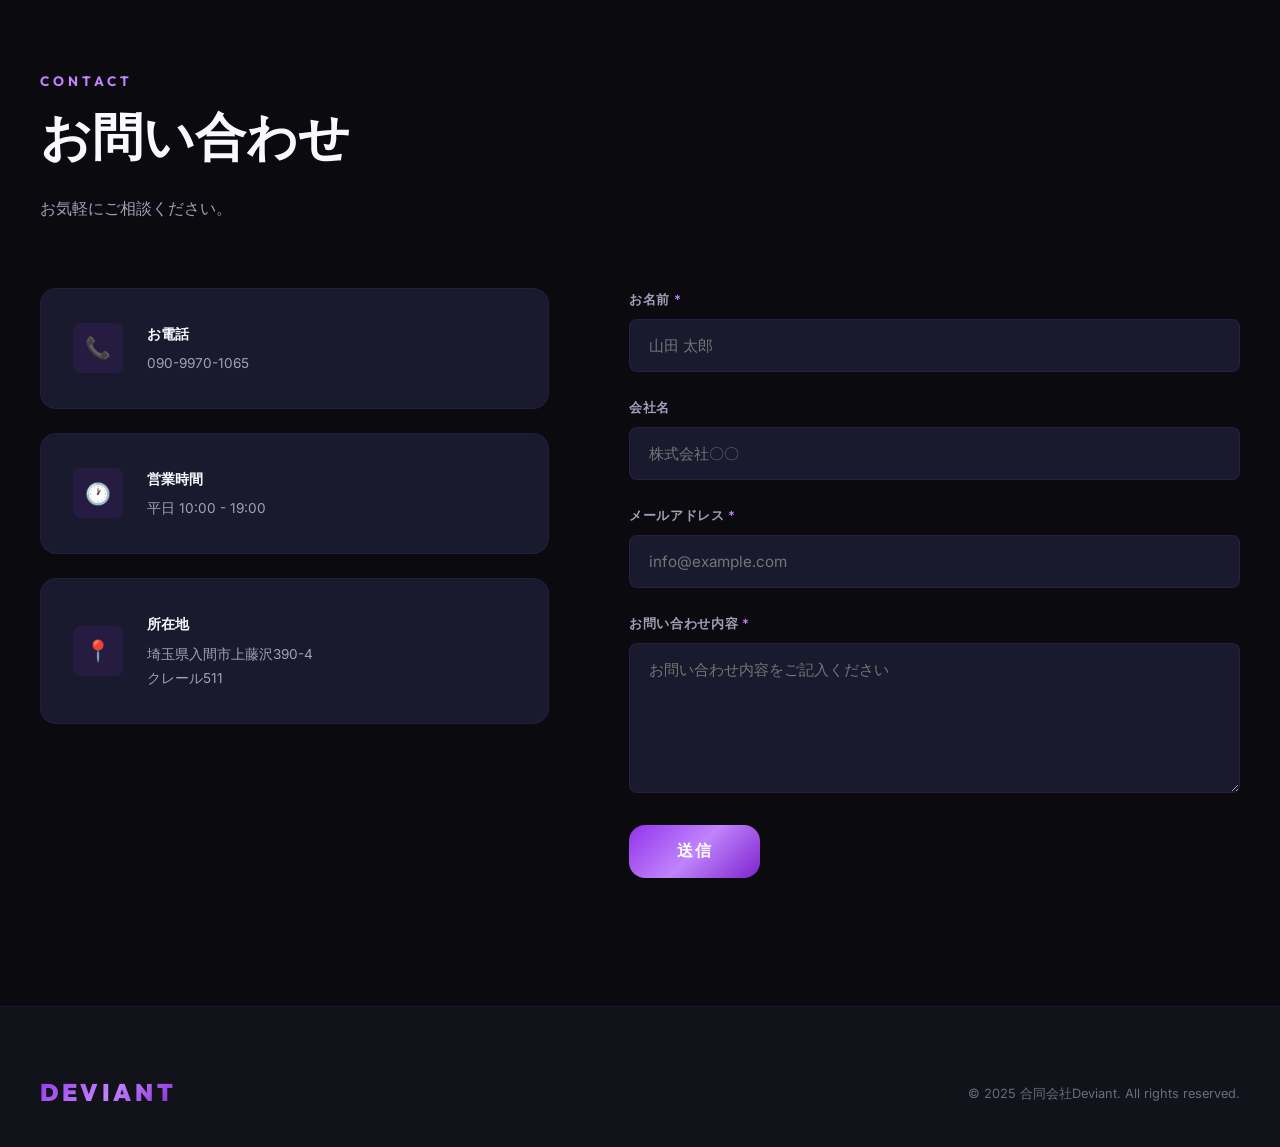
==== commit bfeae4ab: "Add files via upload" ====
--- a/LP小原君/index.html
+++ b/LP小原君/index.html
@@ -48,7 +48,7 @@
         SNS × Marketing × Casting
       </div>
       <h1 class="hero-title">Deviant</h1>
-      <p class="hero-subtitle">革新的なアイディア</p>
+      <p class="hero-subtitle">AI時代を生き残るための革新的なマーケティング</p>
     </div>
     <a href="#about" class="hero-scroll">
       <span>Scroll</span>
@@ -122,31 +122,34 @@
           <div class="service-number">01</div>
           <h3>SNS運用代行</h3>
           <p class="service-sub">SNS Management</p>
-          <p>クライアント様のSNSを代わりに運用致します。実績も多数あり、企画から投稿・分析まで一貫して対応。</p>
+          <p>クライアント様の代わりにSNSアカウントを運用致します。InstagramをメインにX、YouTube、TikTokを企画、撮影、編集、投稿管理まで一貫して行います。</p>
           <div class="service-platforms">
+            <span class="platform-tag">Instagram</span>
+            <span class="platform-tag">X</span>
+            <span class="platform-tag">YouTube</span>
             <span class="platform-tag">TikTok</span>
-            <span class="platform-tag">Instagram</span>
-            <span class="platform-tag">X (Twitter)</span>
           </div>
         </div>
         <div class="service-card reveal-child">
           <div class="service-number">02</div>
-          <h3>Z世代特化マーケ支援</h3>
-          <p class="service-sub">Gen-Z Marketing</p>
-          <p>若者に特化したマーケティング支援で企業様のPRやコンテンツに貢献いたします。リアルなトレンドを捉えた戦略を提案。</p>
+          <h3>Podcast運用</h3>
+          <p class="service-sub">Podcast Production</p>
+          <p>採用や認知、信頼獲得に繋がるPodcast運用。ビデオPodcastを中心に企画、編集、撮影、投稿管理まで行います。</p>
           <div class="service-platforms">
-            <span class="platform-tag">トレンド分析</span>
-            <span class="platform-tag">コンテンツ戦略</span>
+            <span class="platform-tag">ビデオPodcast</span>
+            <span class="platform-tag">企画・編集</span>
+            <span class="platform-tag">撮影・投稿管理</span>
           </div>
         </div>
         <div class="service-card reveal-child">
           <div class="service-number">03</div>
-          <h3>キャスティング</h3>
-          <p class="service-sub">Casting</p>
-          <p>若者に特化したキャスティングサービス。企業様のブランドイメージに最適なインフルエンサー・タレントをご提案。</p>
+          <h3>Web記事・note・X記事制作</h3>
+          <p class="service-sub">Content Writing</p>
+          <p>AI時代に生き残るためのコンテンツ作成。SEO対策、AI検索対策（GEO、LLMO、AIO）、記事制作代行を行います。</p>
           <div class="service-platforms">
-            <span class="platform-tag">インフルエンサー</span>
-            <span class="platform-tag">タレント</span>
+            <span class="platform-tag">SEO対策</span>
+            <span class="platform-tag">AI検索対策</span>
+            <span class="platform-tag">記事制作代行</span>
           </div>
         </div>
       </div>
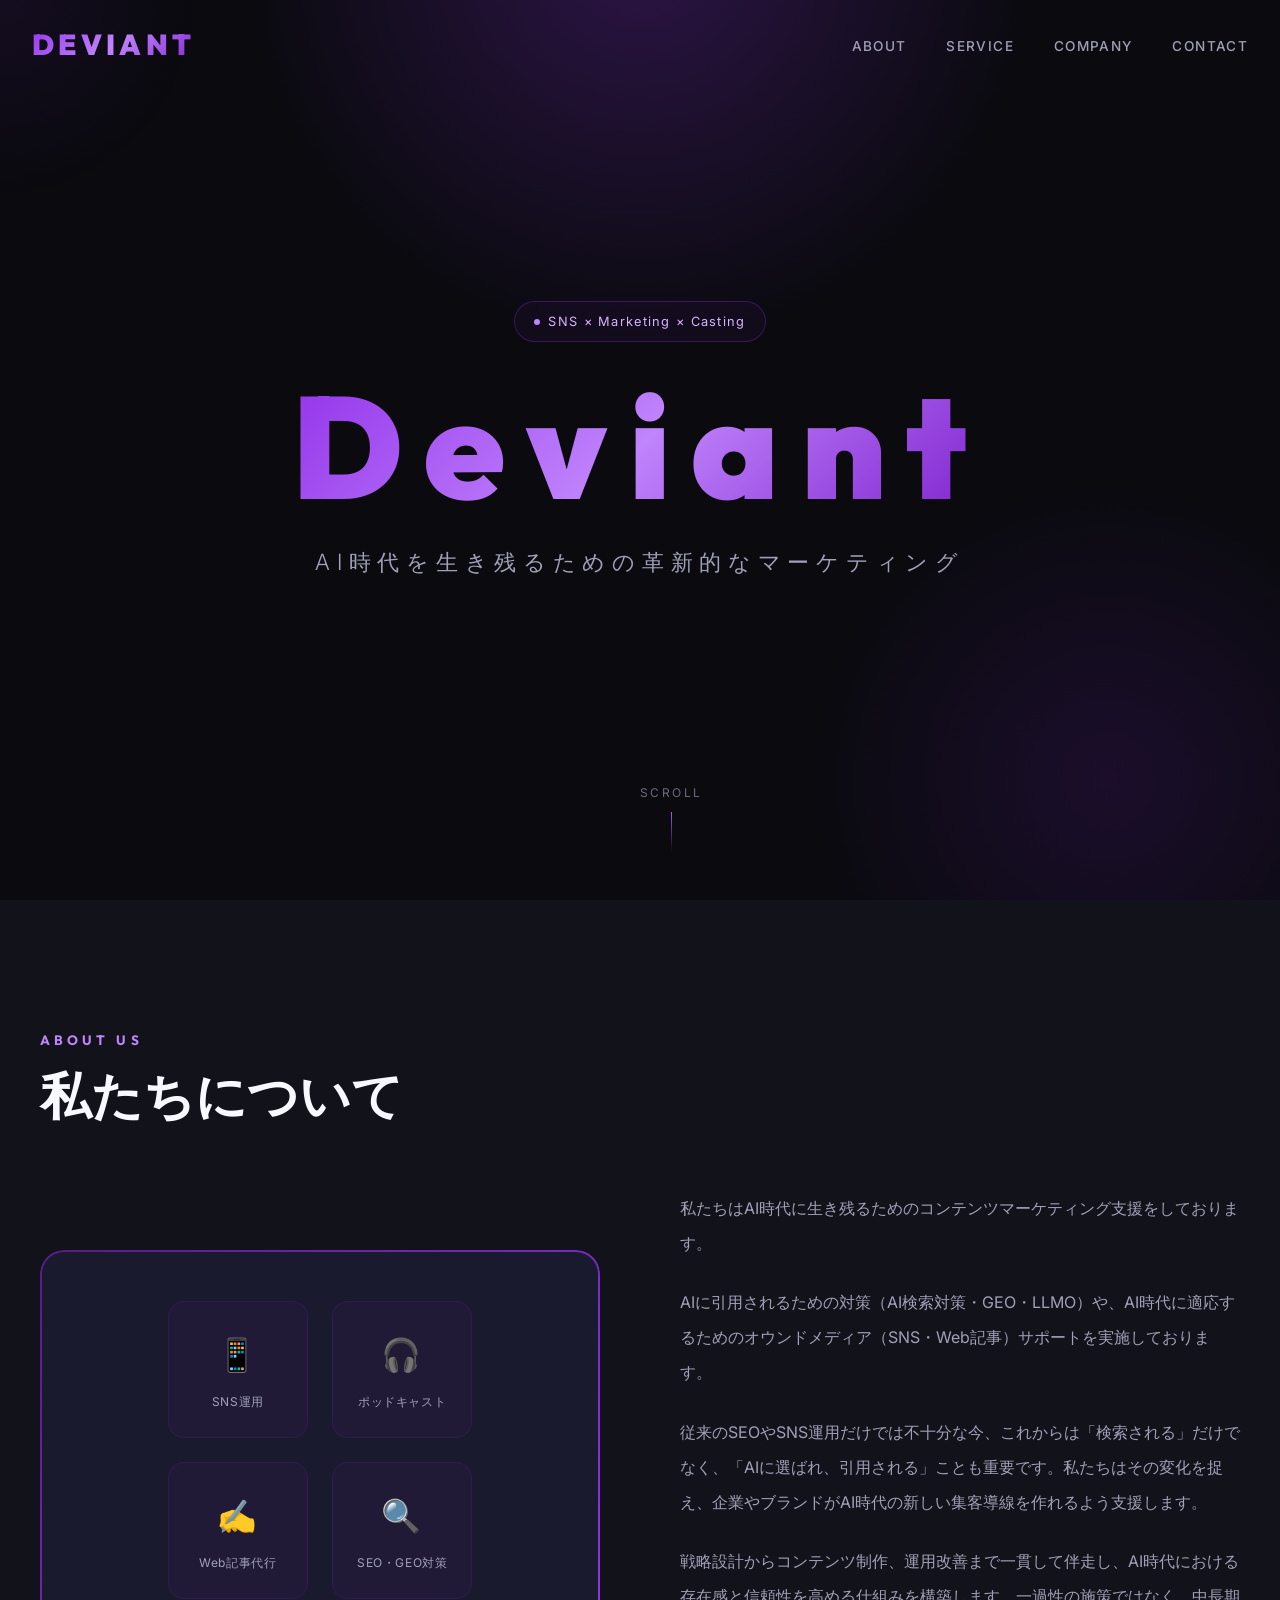
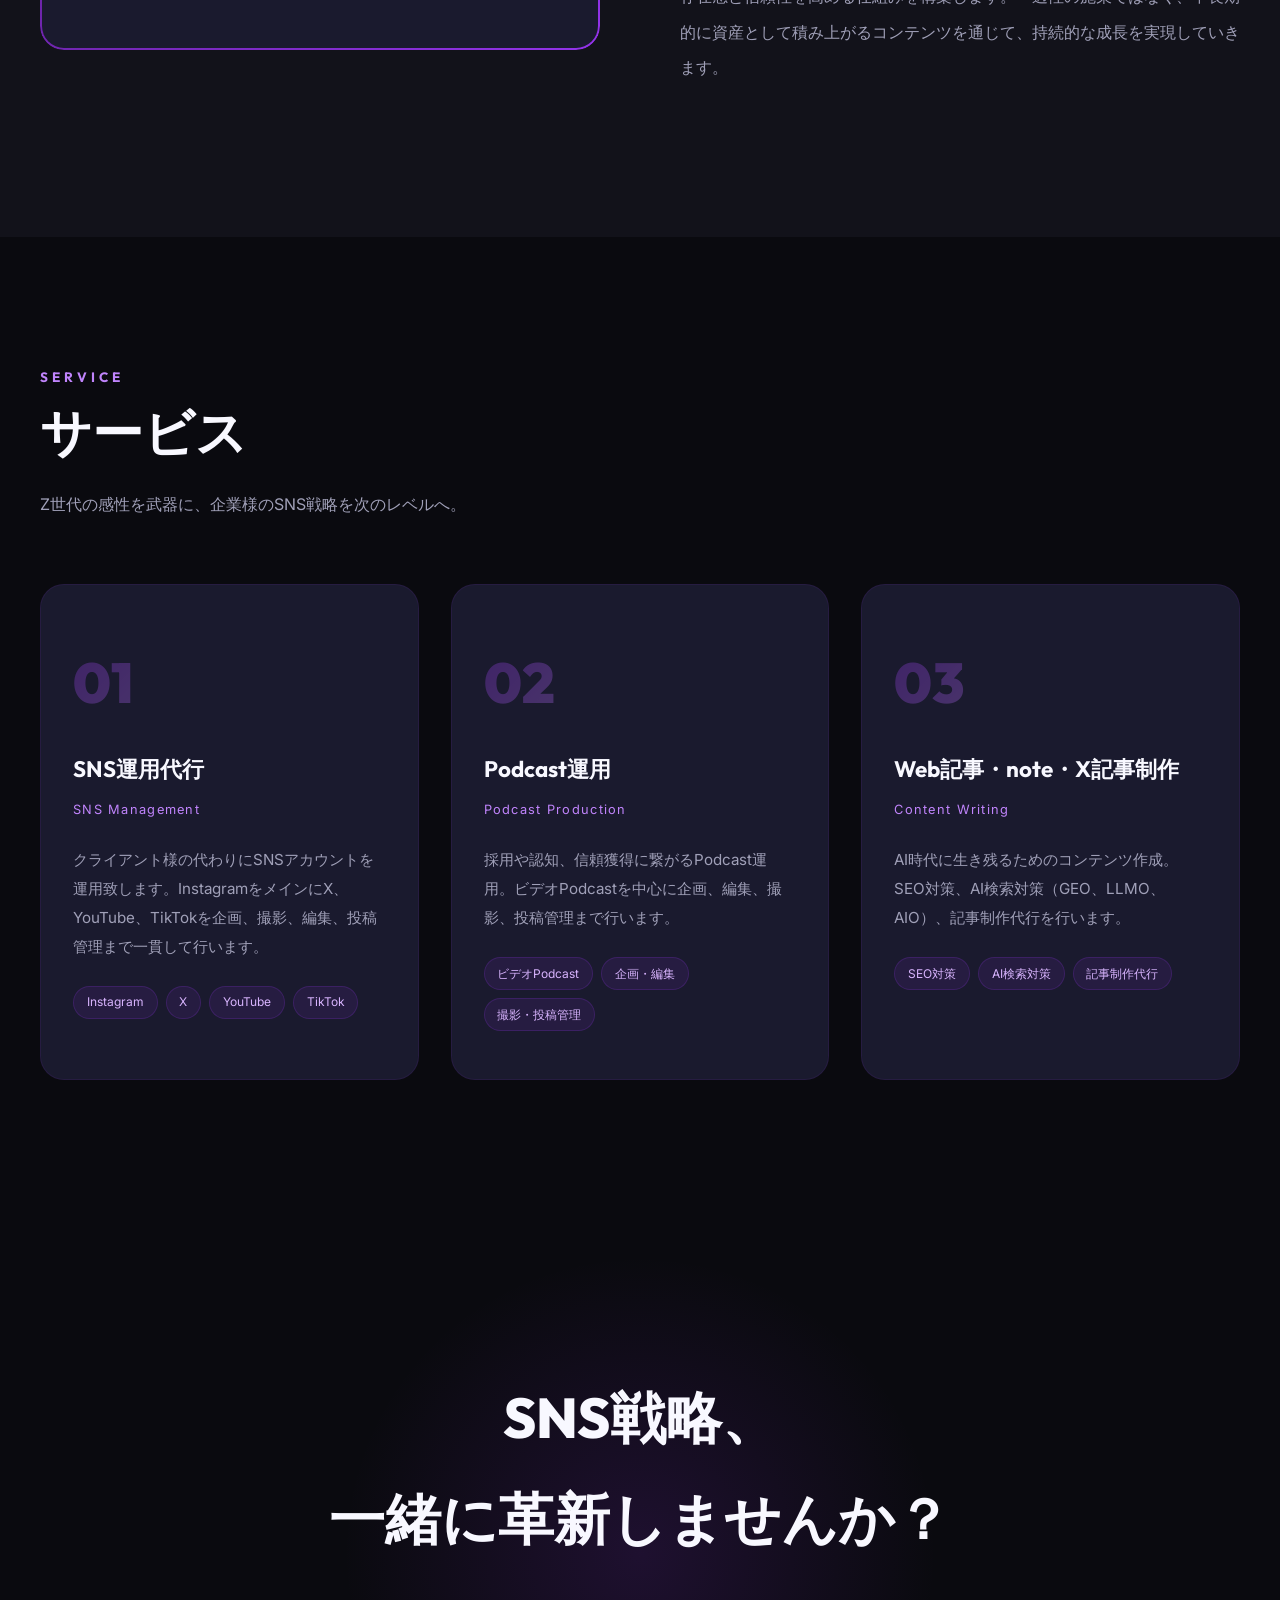
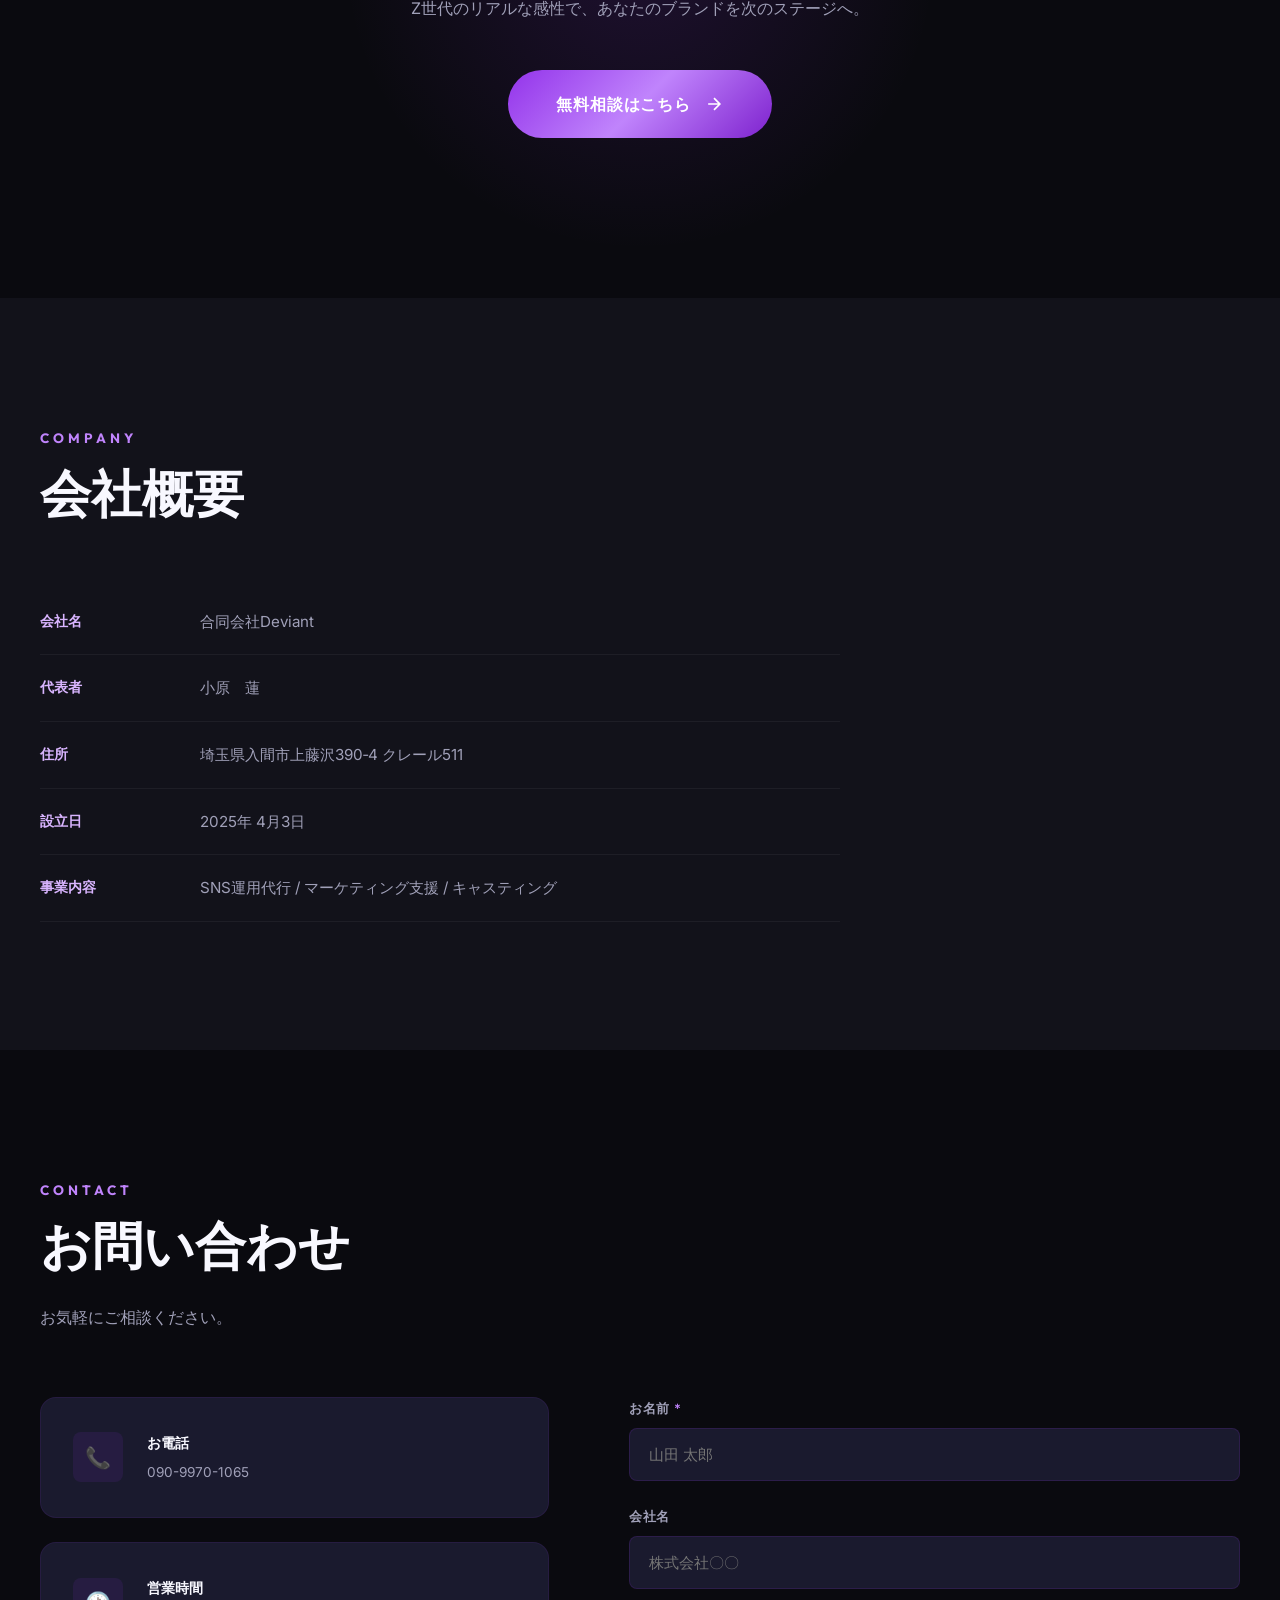
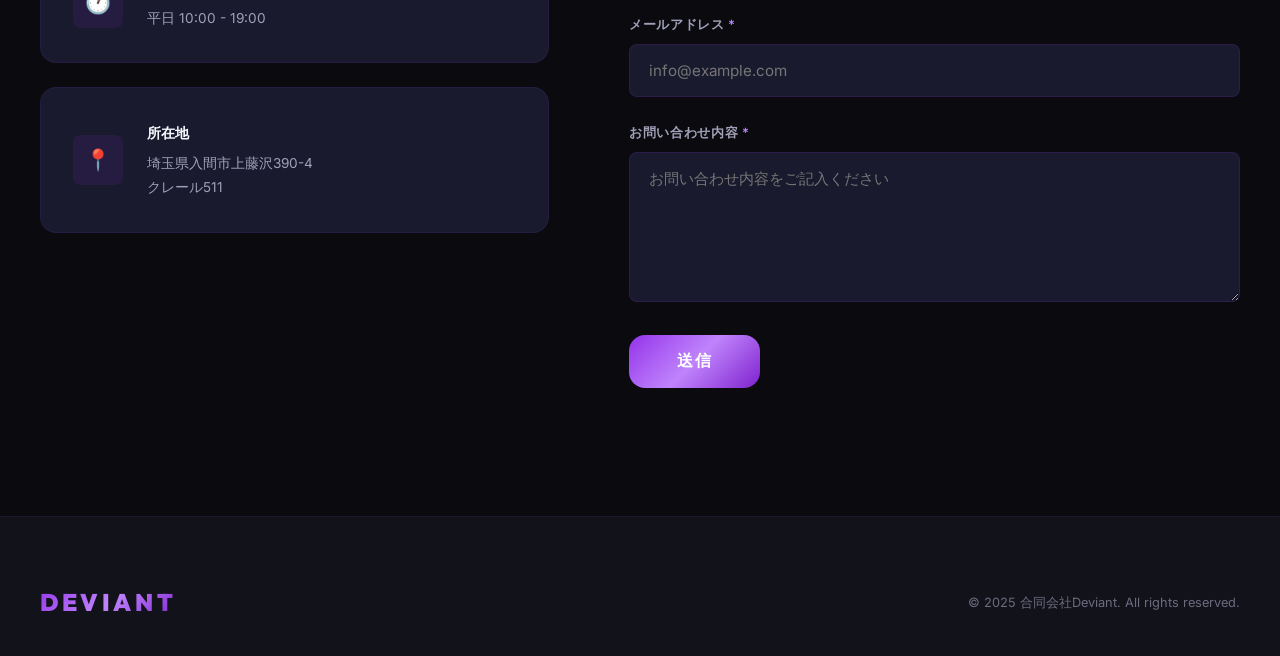
==== commit f52c1a83: "Add files via upload" ====
--- a/LP小原君/index.html
+++ b/LP小原君/index.html
@@ -27,7 +27,7 @@
       <li><a href="#about">About</a></li>
       <li><a href="#services">Service</a></li>
 
-      <li><a href="#news">News</a></li>
+
       <li><a href="#company">Company</a></li>
       <li><a href="#contact">Contact</a></li>
     </ul>
@@ -72,38 +72,28 @@
                 <span>SNS運用</span>
               </div>
               <div class="about-icon-item">
-                <span class="icon">📊</span>
-                <span>マーケ支援</span>
-              </div>
-              <div class="about-icon-item">
-                <span class="icon">🎬</span>
-                <span>キャスティング</span>
-              </div>
-              <div class="about-icon-item">
-                <span class="icon">🚀</span>
-                <span>PR支援</span>
+                <span class="icon">🎧</span>
+                <span>ポッドキャスト</span>
+              </div>
+              <div class="about-icon-item">
+                <span class="icon">✍️</span>
+                <span>Web記事代行</span>
+              </div>
+              <div class="about-icon-item">
+                <span class="icon">🔍</span>
+                <span>SEO・GEO対策</span>
               </div>
             </div>
           </div>
         </div>
         <div class="about-text reveal">
-          <p>私たちはＳＮＳ運用・マーケティング支援・キャスティングを通じて企業様のクリエイティブ・コンテンツ・PRを全力でサポート致します。</p>
-          <p>私たちは若者ならではの感性・創造力を駆使し、新たな価値を生み出すことに長けています。</p>
-          <p>クライアントと同じ目線で考え、同じ熱量で走る——若者のリアルを届けるパートナーです。</p>
-          <div class="about-stats">
-            <div class="stat-item">
-              <div class="stat-number"><span class="counter" data-target="100" data-suffix="%">0</span></div>
-              <div class="stat-label">全力サポート</div>
-            </div>
-            <div class="stat-item">
-              <div class="stat-number"><span class="counter" data-target="3" data-suffix="事業">0</span></div>
-              <div class="stat-label">展開領域</div>
-            </div>
-            <div class="stat-item">
-              <div class="stat-number"><span class="counter" data-target="2025">0</span></div>
-              <div class="stat-label">設立</div>
-            </div>
-          </div>
+          <p>私たちはAI時代に生き残るためのコンテンツマーケティング支援をしております。</p>
+          <p>AIに引用されるための対策（AI検索対策・GEO・LLMO）や、AI時代に適応するためのオウンドメディア（SNS・Web記事）サポートを実施しております。</p>
+          <p>従来のSEOやSNS運用だけでは不十分な今、これからは「検索される」だけでなく、「AIに選ばれ、引用される」ことも重要です。私たちはその変化を捉え、企業やブランドがAI時代の新しい集客導線を作れるよう支援します。
+          </p>
+          <p>
+            戦略設計からコンテンツ制作、運用改善まで一貫して伴走し、AI時代における存在感と信頼性を高める仕組みを構築します。一過性の施策ではなく、中長期的に資産として積み上がるコンテンツを通じて、持続的な成長を実現していきます。
+          </p>
         </div>
       </div>
     </div>
@@ -158,28 +148,6 @@
 
 
 
-  <!-- NEWS -->
-  <section class="news" id="news">
-    <div class="container">
-      <div class="reveal">
-        <p class="section-label">NEWS</p>
-        <h2 class="section-title">お知らせ</h2>
-      </div>
-      <div class="news-list reveal">
-        <div class="news-item reveal-child">
-          <span class="news-date">2025.05.01</span>
-          <span class="news-tag">事業提携</span>
-          <span class="news-title">他社との新卒採用サービス展開を開始しました</span>
-        </div>
-        <div class="news-item reveal-child">
-          <span class="news-date">2025.04.03</span>
-          <span class="news-tag">お知らせ</span>
-          <span class="news-title">合同会社Deviant を設立しました</span>
-        </div>
-      </div>
-    </div>
-  </section>
-
   <!-- CTA -->
   <section class="cta" id="cta">
     <div class="container reveal">
--- a/LP小原君/style.css
+++ b/LP小原君/style.css
@@ -554,27 +554,7 @@
     margin-bottom: 1.5rem;
 }
 
-.about-stats {
-    display: flex;
-    gap: 3rem;
-    margin-top: 2.5rem;
-}
-
-.stat-item .stat-number {
-    font-family: 'Outfit', sans-serif;
-    font-size: 2.5rem;
-    font-weight: 800;
-    background: var(--gradient-1);
-    -webkit-background-clip: text;
-    -webkit-text-fill-color: transparent;
-    background-clip: text;
-}
-
-.stat-item .stat-label {
-    font-size: 0.8rem;
-    color: var(--text-muted);
-    letter-spacing: 0.05em;
-}
+
 
 /* ===== SERVICES ===== */
 .services {
@@ -671,51 +651,7 @@
 
 
 
-/* ===== NEWS ===== */
-.news {
-    background: var(--bg-secondary);
-}
-
-.news-list {
-    margin-top: 4rem;
-}
-
-.news-item {
-    display: flex;
-    align-items: center;
-    gap: 3rem;
-    padding: 2rem 0;
-    border-bottom: 1px solid rgba(255, 255, 255, 0.05);
-    transition: var(--transition);
-}
-
-.news-item:hover {
-    padding-left: 1rem;
-}
-
-.news-date {
-    font-family: 'Outfit', sans-serif;
-    font-size: 0.85rem;
-    color: var(--purple-400);
-    letter-spacing: 0.1em;
-    white-space: nowrap;
-    min-width: 120px;
-}
-
-.news-tag {
-    padding: 0.25rem 0.8rem;
-    border-radius: 100px;
-    font-size: 0.7rem;
-    background: rgba(147, 51, 234, 0.1);
-    color: var(--purple-300);
-    border: 1px solid rgba(147, 51, 234, 0.2);
-    white-space: nowrap;
-}
-
-.news-title {
-    font-size: 1rem;
-    color: var(--text-primary);
-}
+
 
 /* ===== CTA ===== */
 .cta {
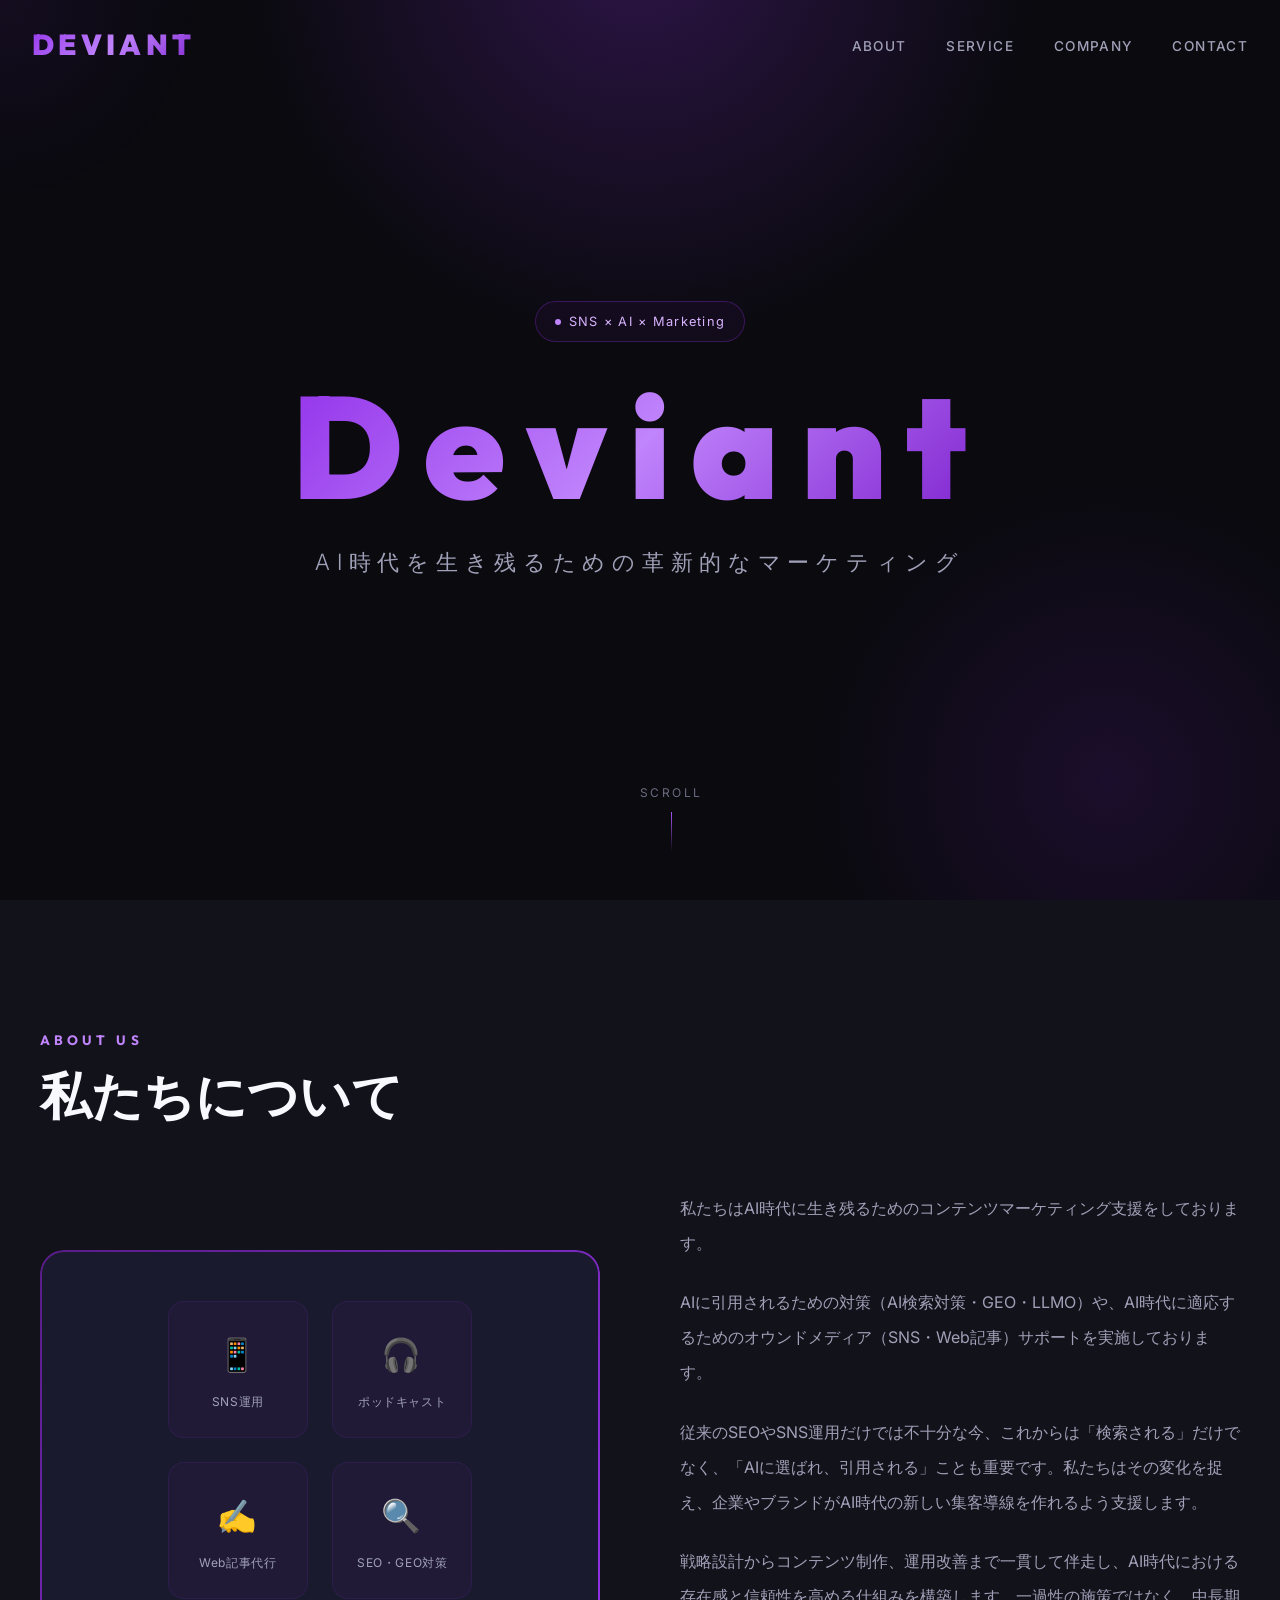
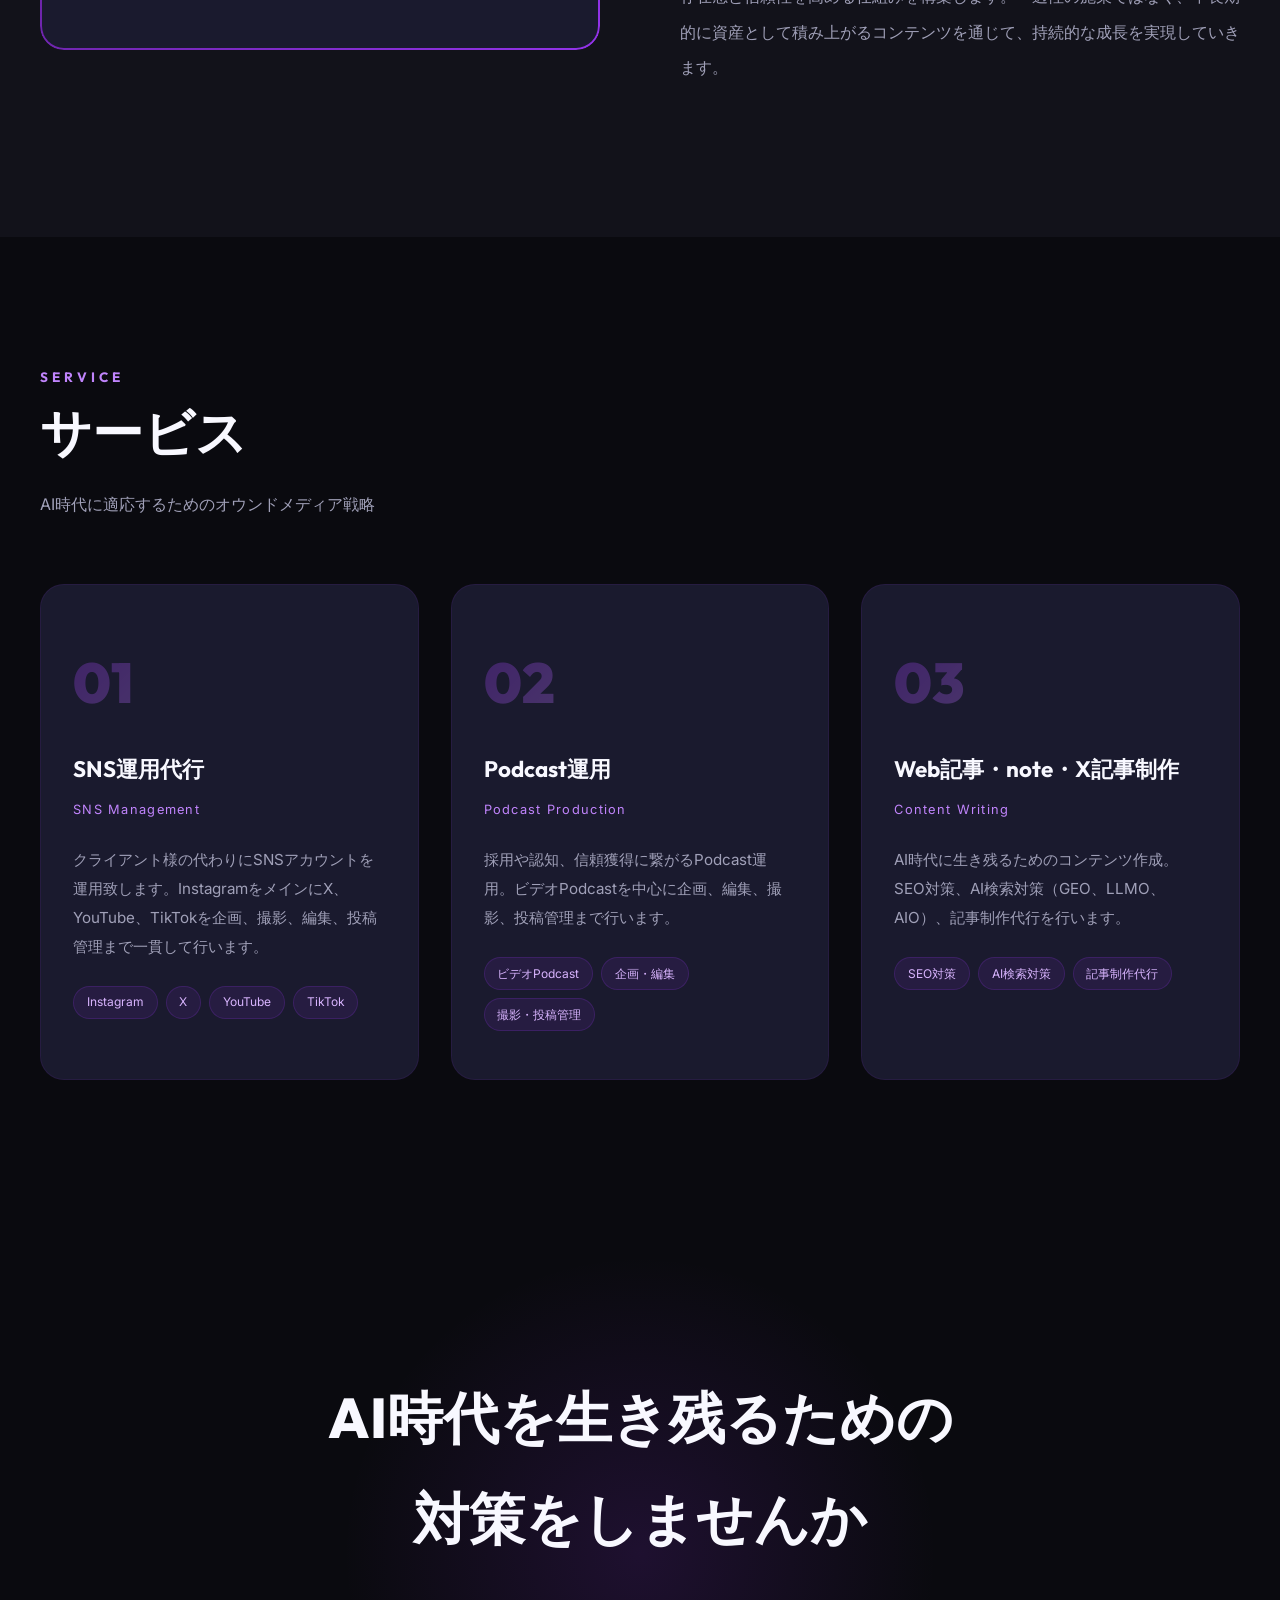
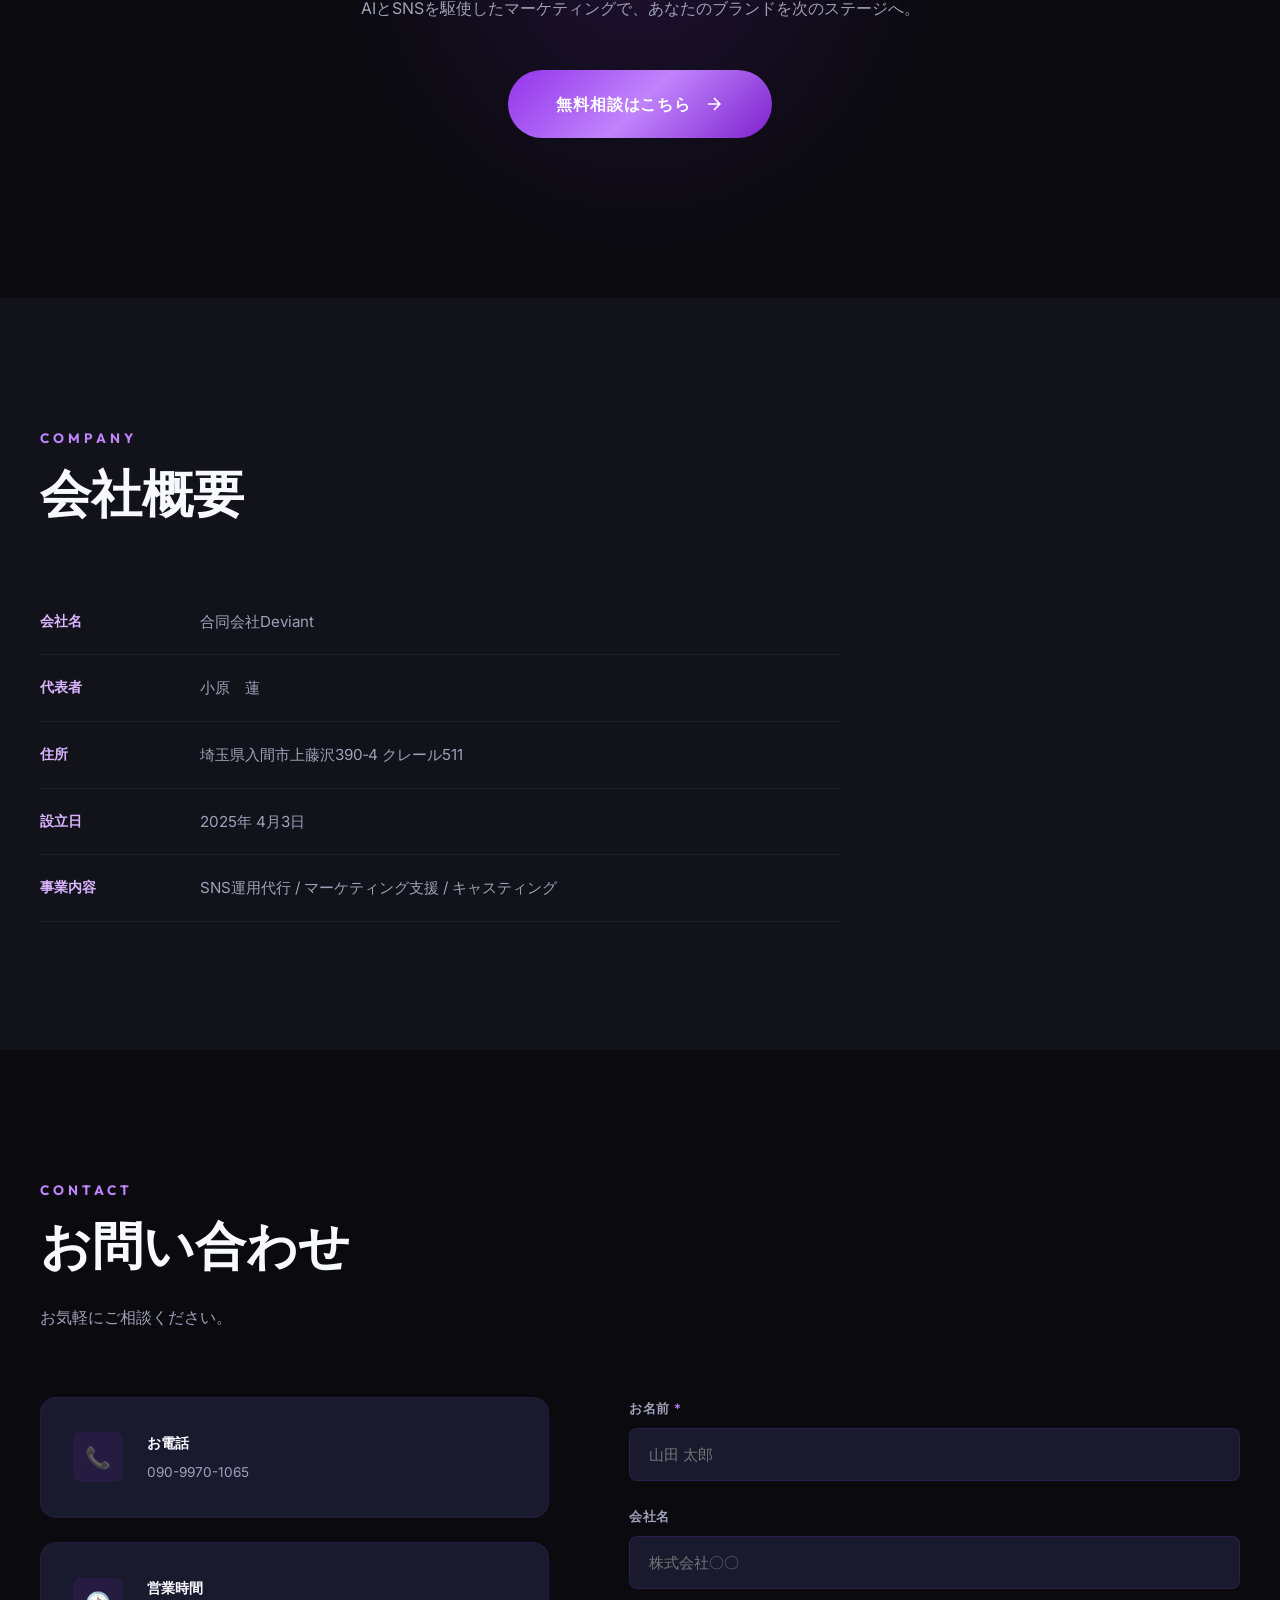
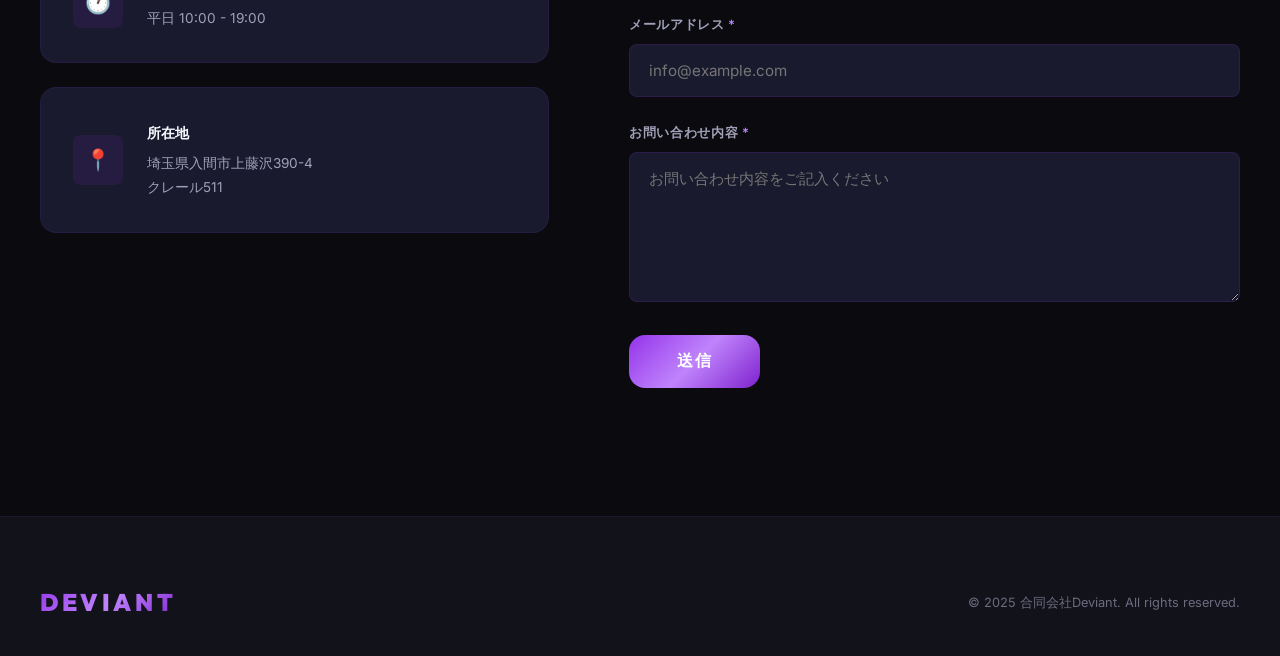
==== commit 6e3d62ba: "Add files via upload" ====
--- a/LP小原君/index.html
+++ b/LP小原君/index.html
@@ -45,7 +45,7 @@
     <div class="hero-content">
       <div class="hero-badge">
         <span class="dot"></span>
-        SNS × Marketing × Casting
+        SNS × AI × Marketing
       </div>
       <h1 class="hero-title">Deviant</h1>
       <p class="hero-subtitle">AI時代を生き残るための革新的なマーケティング</p>
@@ -105,7 +105,7 @@
       <div class="reveal">
         <p class="section-label">SERVICE</p>
         <h2 class="section-title">サービス</h2>
-        <p class="section-desc">Z世代の感性を武器に、企業様のSNS戦略を次のレベルへ。</p>
+        <p class="section-desc">AI時代に適応するためのオウンドメディア戦略</p>
       </div>
       <div class="services-grid reveal">
         <div class="service-card reveal-child">
@@ -151,8 +151,8 @@
   <!-- CTA -->
   <section class="cta" id="cta">
     <div class="container reveal">
-      <h2 class="cta-title">SNS戦略、<br>一緒に革新しませんか？</h2>
-      <p class="cta-desc">Z世代のリアルな感性で、あなたのブランドを次のステージへ。</p>
+      <h2 class="cta-title">AI時代を生き残るための<br>対策をしませんか</h2>
+      <p class="cta-desc">AIとSNSを駆使したマーケティングで、あなたのブランドを次のステージへ。</p>
       <a href="#contact" class="cta-btn">
         無料相談はこちら
         <svg width="20" height="20" viewBox="0 0 24 24" fill="none" stroke="currentColor" stroke-width="2">
